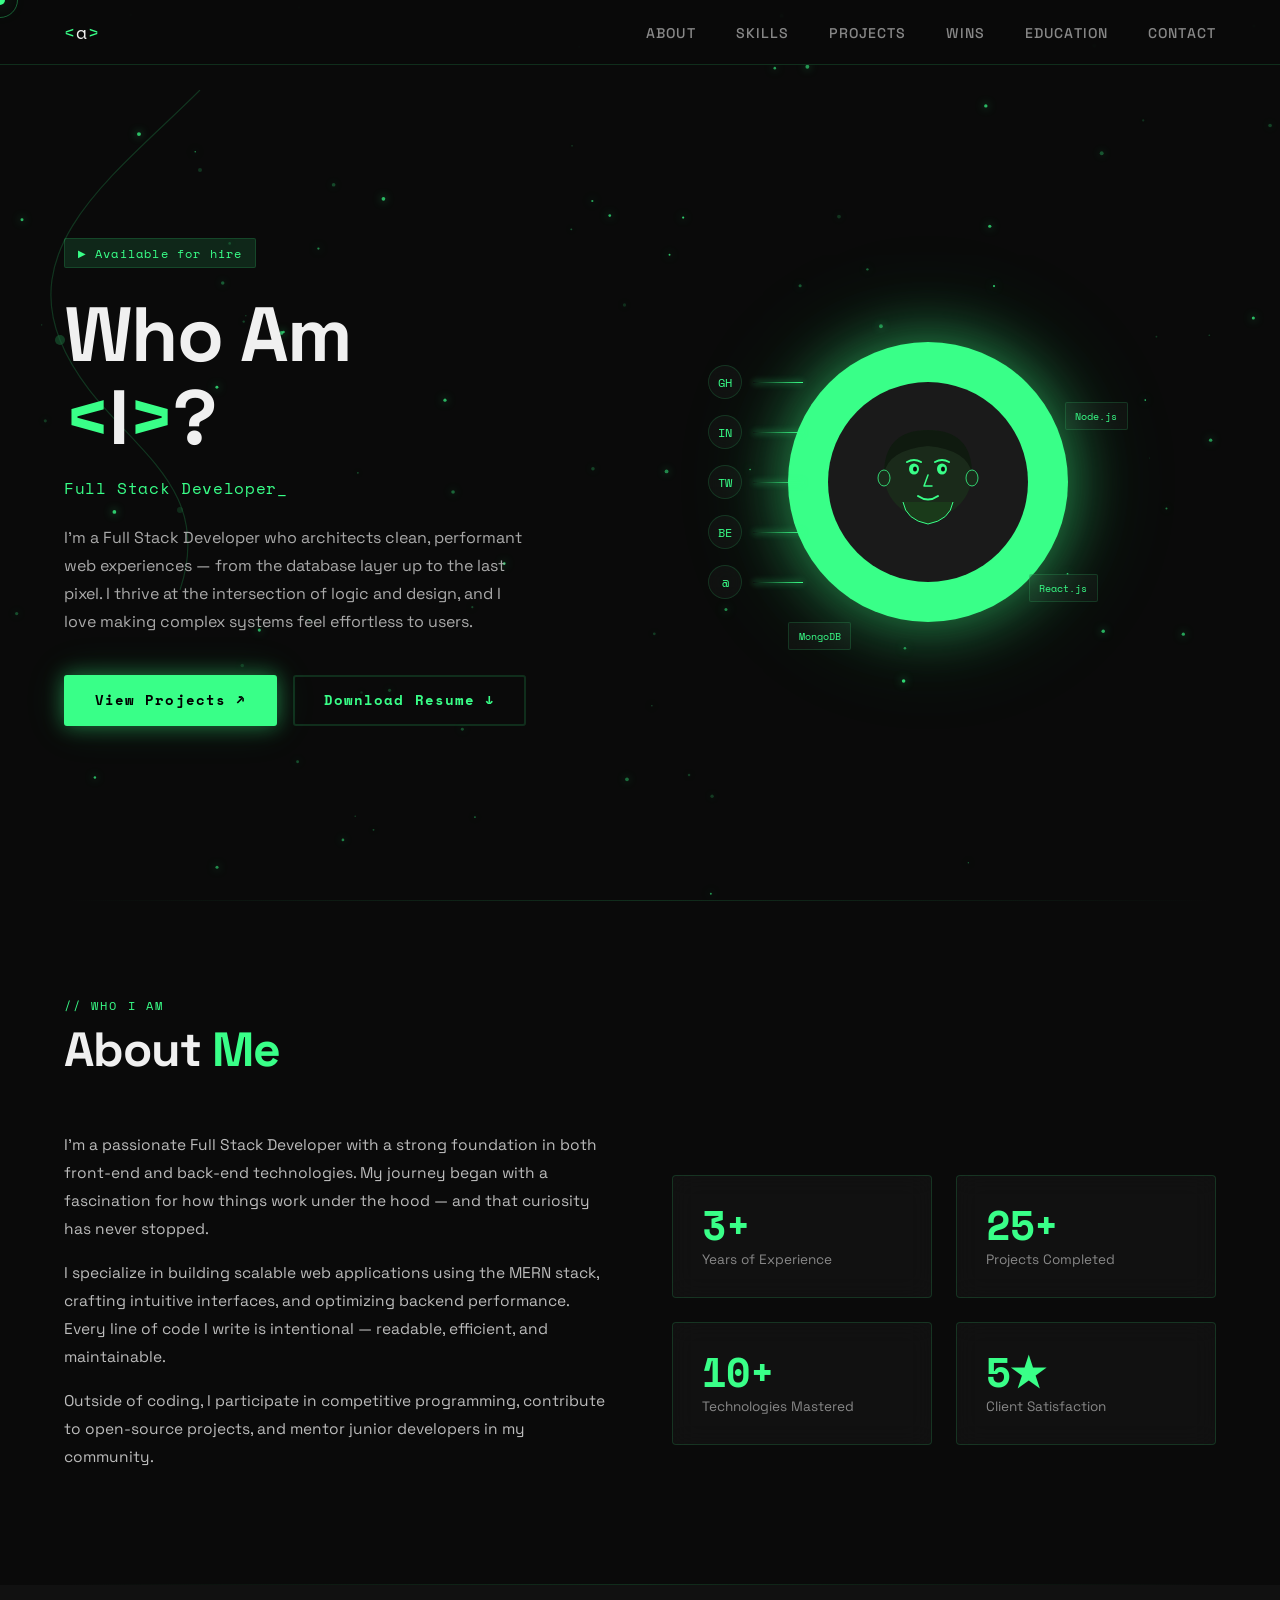
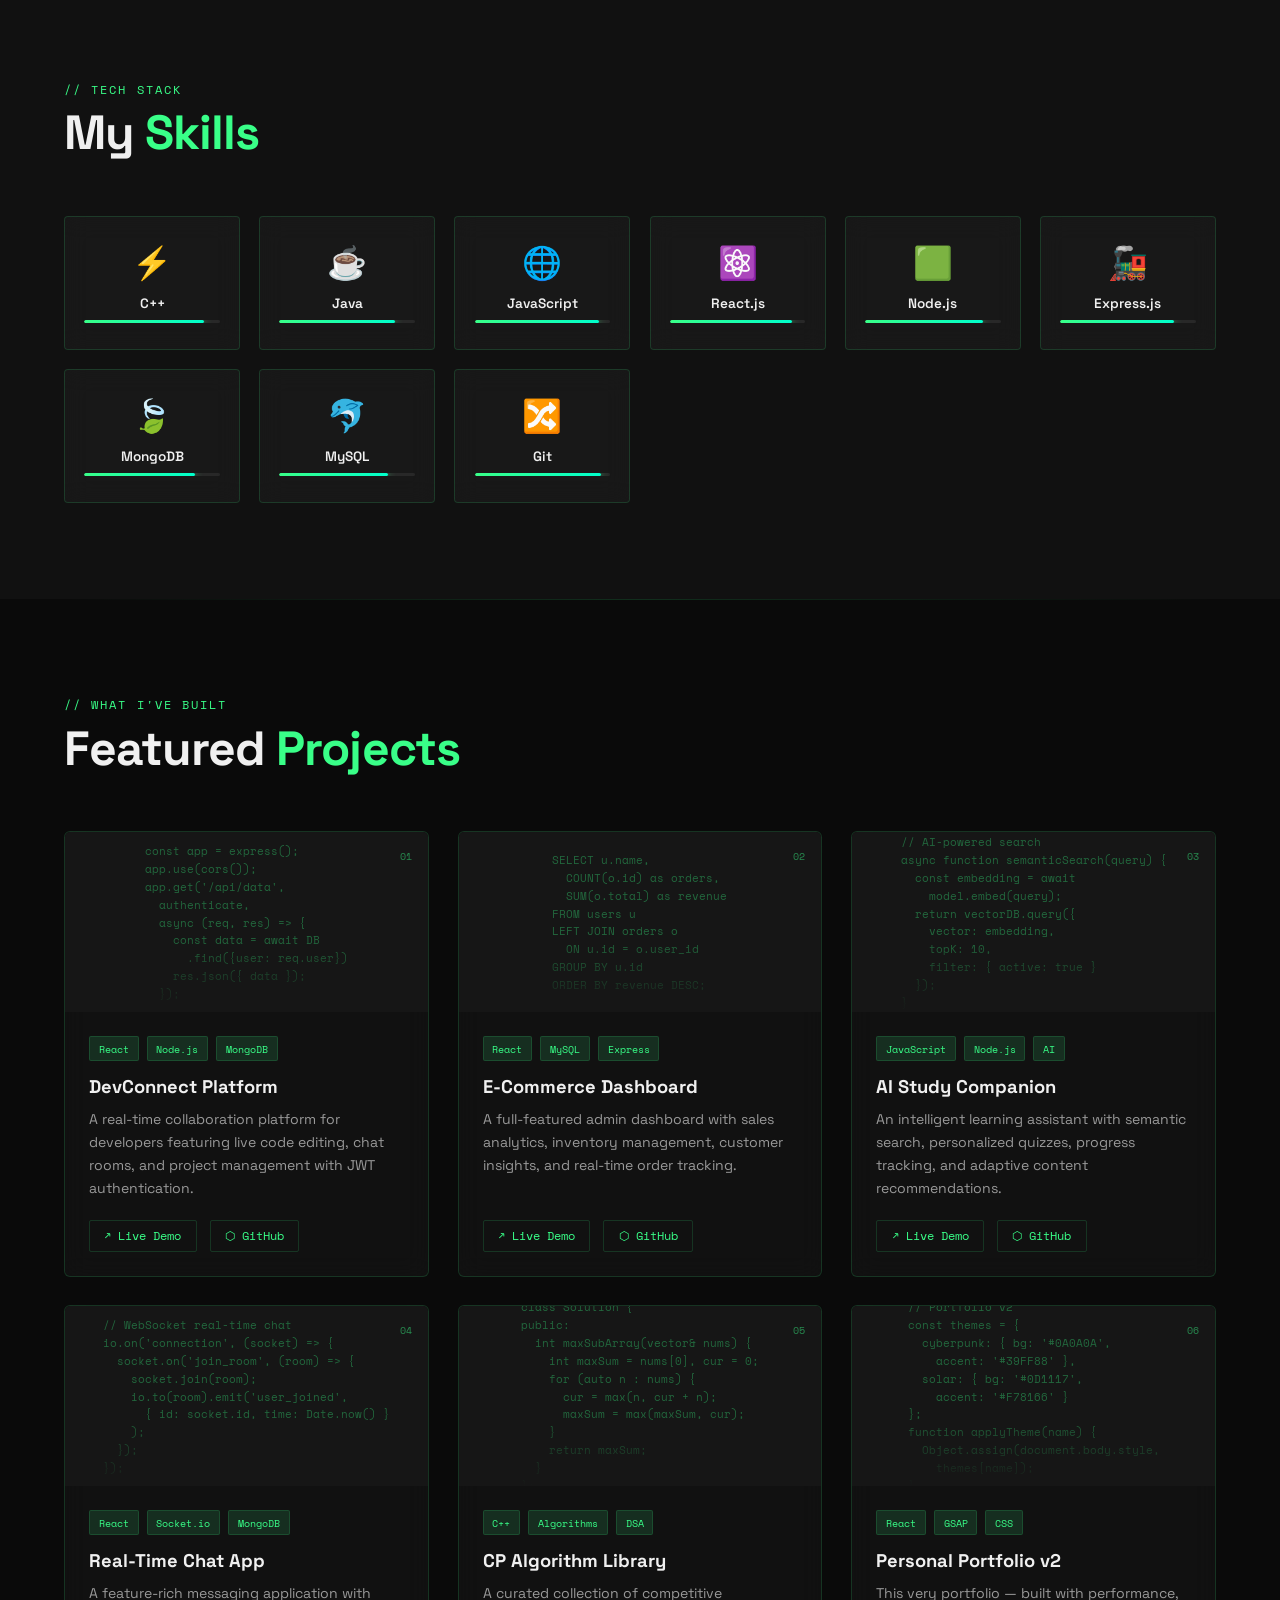
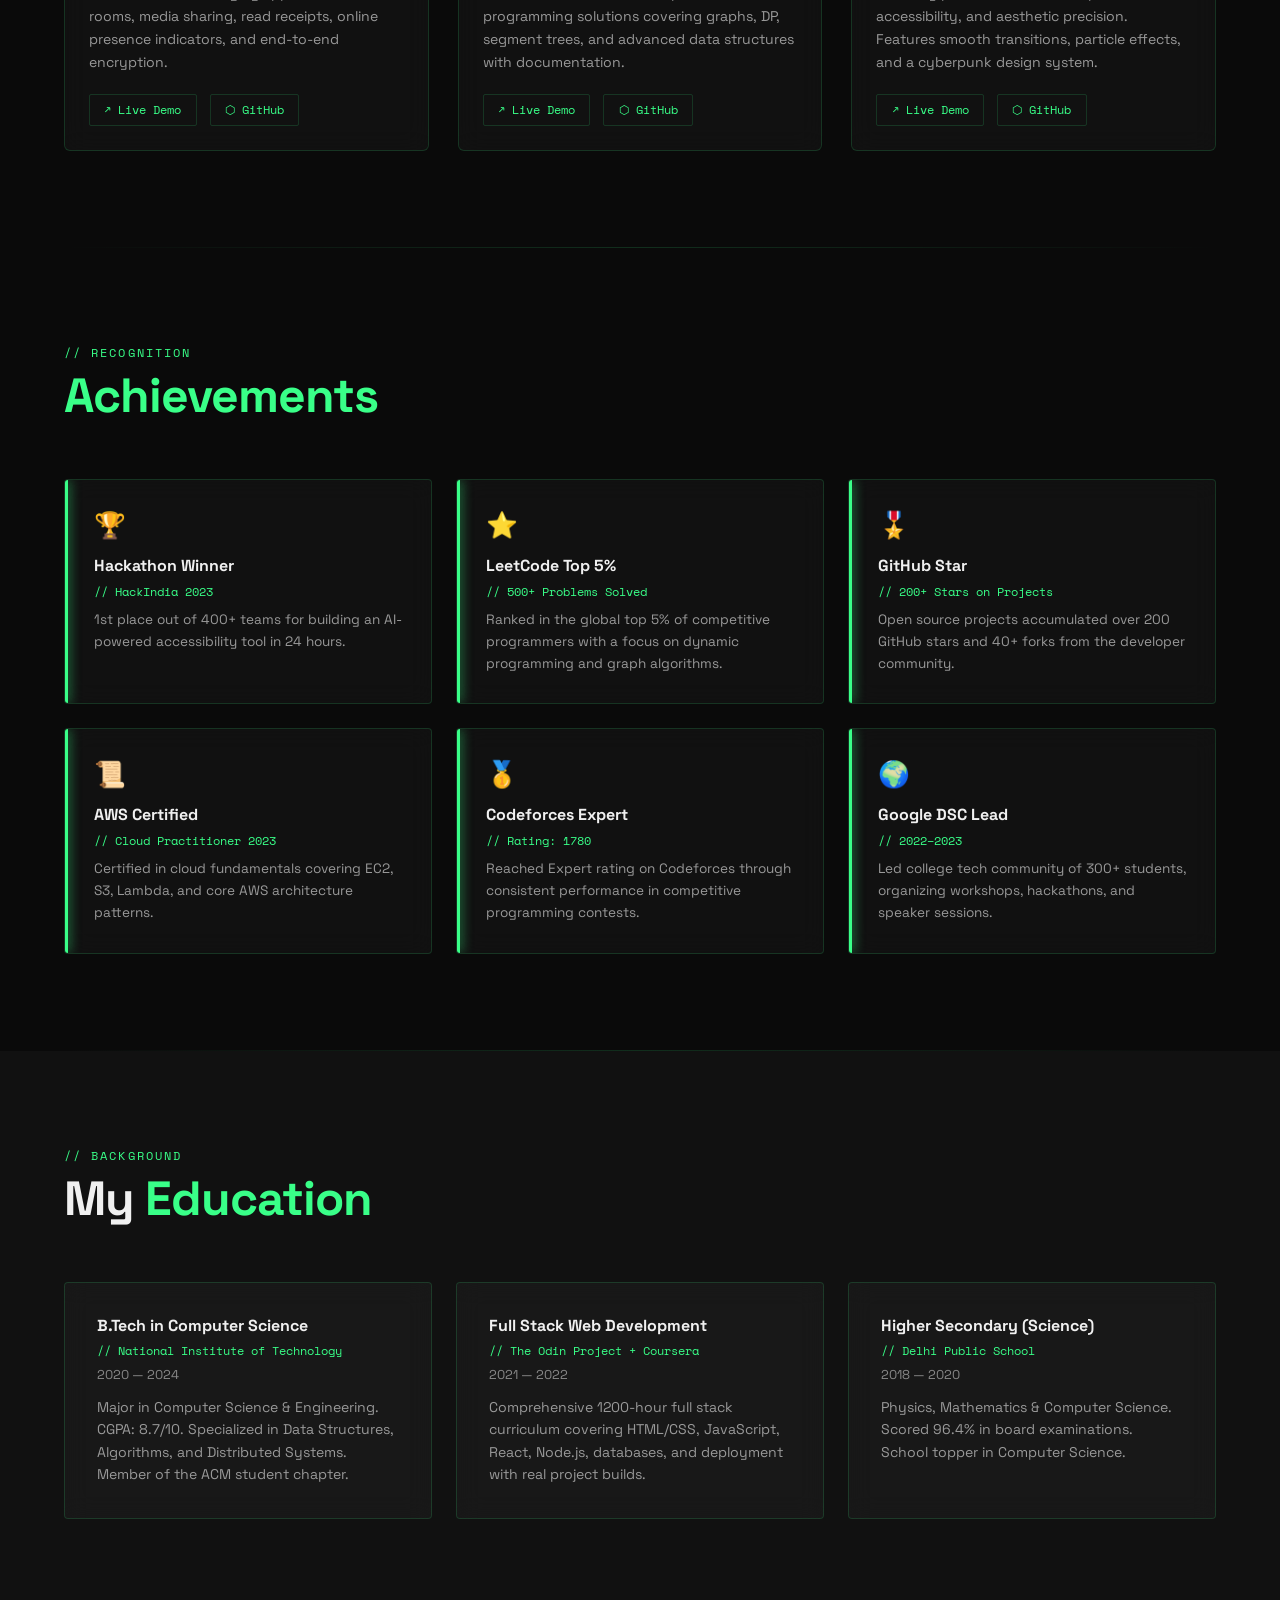
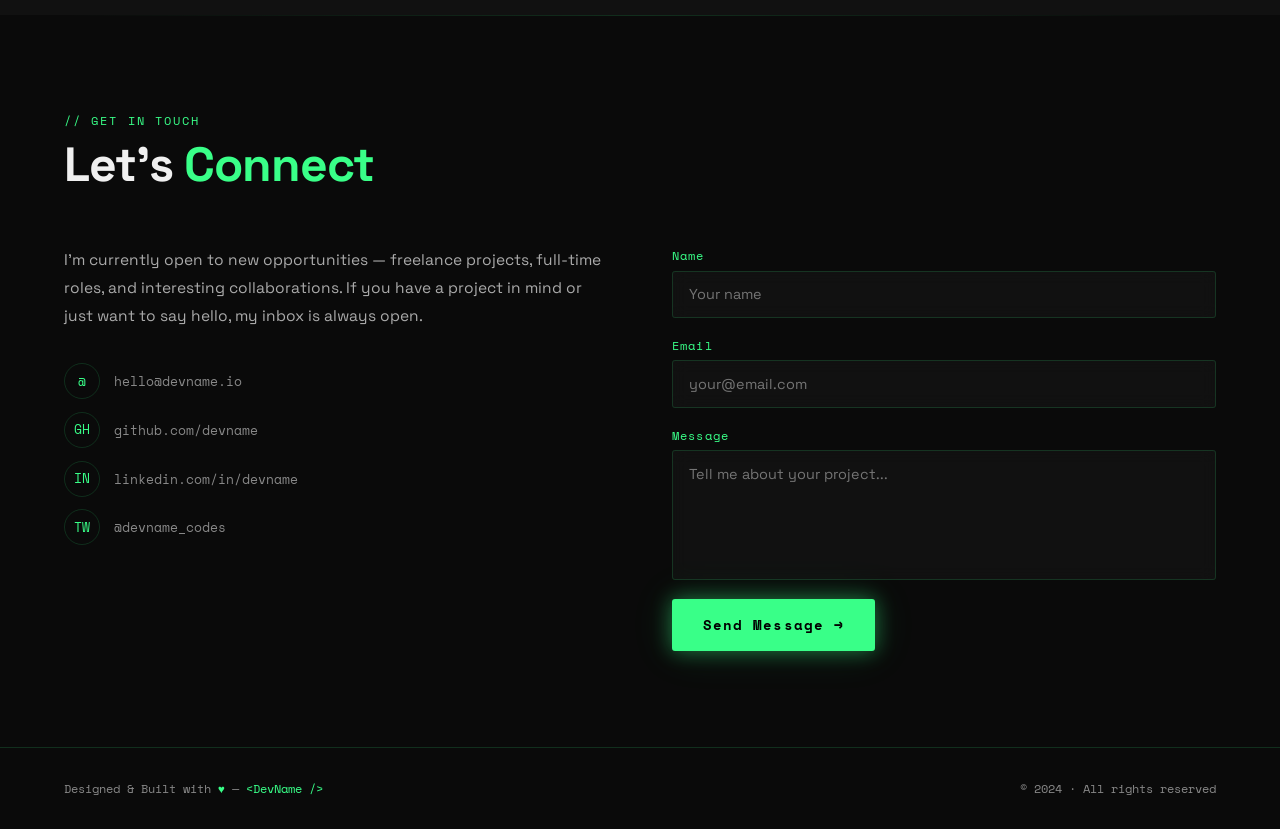
==== index.html @ fa8a332f "portfolio" ====
<!DOCTYPE html>
<html lang="en">
<head>
  <meta charset="UTF-8">
  <meta name="viewport" content="width=device-width, initial-scale=1.0">
  <title>Dev Portfolio — Full Stack Developer</title>

  <!-- Google Fonts -->
  <link href="https://fonts.googleapis.com/css2?family=Space+Grotesk:wght@300;400;500;600;700&family=Space+Mono:wght@400;700&display=swap" rel="stylesheet">

  <!-- Stylesheet -->
  <link rel="stylesheet" href="style.css">
</head>
<body>

  <!-- ── CUSTOM CURSOR ── -->
  <div class="cursor" id="cursor"></div>
  <div class="cursor-ring" id="cursor-ring"></div>

  <!-- ── PARTICLE CANVAS ── -->
  <canvas id="particles"></canvas>

  <!-- ══════════════════════════════════════
       NAV
  ══════════════════════════════════════ -->
  <nav id="navbar">
    <div class="nav-logo">&lt;<span>a</span>&gt;</div>
    <ul class="nav-links" id="navLinks">
      <li><a href="#about">About</a></li>
      <li><a href="#skills">Skills</a></li>
      <li><a href="#projects">Projects</a></li>
      <li><a href="#achievements">Wins</a></li>
      <li><a href="#education">Education</a></li>
      <li><a href="#contact">Contact</a></li>
    </ul>
    <div class="hamburger" id="hamburger" onclick="toggleNav()">
      <span></span><span></span><span></span>
    </div>
  </nav>

  <!-- ══════════════════════════════════════
       HERO
  ══════════════════════════════════════ -->
  <section id="hero">

    <!-- Decorative curved neon line -->
    <svg class="hero-curve" width="260" height="500" viewBox="0 0 260 500" fill="none">
      <path d="M200 0 C120 80, 20 150, 60 250 C100 350, 220 380, 180 500"
            stroke="#39FF88" stroke-width="1.2" fill="none" opacity="0.5"/>
      <circle cx="60"  cy="250" r="5" fill="#39FF88" opacity="0.6"/>
      <circle cx="180" cy="420" r="3" fill="#39FF88" opacity="0.4"/>
      <circle cx="200" cy="80"  r="2" fill="#39FF88" opacity="0.5"/>
    </svg>

    <!-- LEFT — Intro text -->
    <div class="hero-left reveal">
      <div class="hero-tag">Available for hire</div>
      <h1 class="hero-heading">
        Who Am<br>
        <span class="bracket">&lt;</span>I<span class="bracket">&gt;</span>?
      </h1>
      <p class="hero-subtitle" id="typing-text"></p>
      <p class="hero-bio">
        I'm a Full Stack Developer who architects clean, performant web experiences —
        from the database layer up to the last pixel. I thrive at the intersection of
        logic and design, and I love making complex systems feel effortless to users.
      </p>
      <div class="hero-cta">
        <a href="#projects" class="btn btn-primary">View Projects ↗</a>
        <a href="#contact"  class="btn btn-outline">Download Resume ↓</a>
      </div>
    </div>

    <!-- RIGHT — Avatar + social rail -->
    <div class="hero-right reveal">
      <div style="position:relative; display:inline-block;">

        <div class="avatar-wrap">
          <div class="avatar-ring">
            <div class="avatar-face">
              <!-- Minimalist face illustration -->
              <svg class="face-svg" viewBox="0 0 160 160" fill="none" xmlns="http://www.w3.org/2000/svg">
                <circle cx="80" cy="72" r="44" fill="#1a2a1a"/>
                <ellipse cx="66" cy="67" rx="5"  ry="5.5" fill="#39FF88"/>
                <ellipse cx="94" cy="67" rx="5"  ry="5.5" fill="#39FF88"/>
                <ellipse cx="67" cy="67" rx="2"  ry="2.5" fill="#0A0A0A"/>
                <ellipse cx="95" cy="67" rx="2"  ry="2.5" fill="#0A0A0A"/>
                <path d="M80 73 L76 84 L84 84" stroke="#39FF88" stroke-width="1.5"
                      fill="none" stroke-linecap="round" stroke-linejoin="round"/>
                <path d="M70 94 Q80 101 90 94" stroke="#39FF88" stroke-width="2"
                      fill="none" stroke-linecap="round"/>
                <path d="M55 100 Q58 118 80 122 Q102 118 105 100"
                      fill="#1a3a1a" stroke="#39FF88" stroke-width="1"/>
                <path d="M36 72 Q36 28 80 28 Q124 28 124 72 Q120 48 80 44 Q40 48 36 72Z"
                      fill="#0f1a0f"/>
                <ellipse cx="36"  cy="76" rx="6" ry="8" fill="#1a2a1a" stroke="#39FF88" stroke-width=".8"/>
                <ellipse cx="124" cy="76" rx="6" ry="8" fill="#1a2a1a" stroke="#39FF88" stroke-width=".8"/>
                <path d="M59 60 Q66 56 73 60"  stroke="#39FF88" stroke-width="2" stroke-linecap="round" fill="none"/>
                <path d="M87 60 Q94 56 101 60" stroke="#39FF88" stroke-width="2" stroke-linecap="round" fill="none"/>
              </svg>
            </div>
          </div>
        </div>

        <!-- Floating tech labels -->
        <div class="float-badge">React.js</div>
        <div class="float-badge">Node.js</div>
        <div class="float-badge">MongoDB</div>

        <!-- Social icon rail -->
        <div class="social-rail">
          <div class="social-item">
            <a href="#" class="social-icon">GH</a>
            <div class="social-line"></div>
          </div>
          <div class="social-item">
            <a href="#" class="social-icon">IN</a>
            <div class="social-line"></div>
          </div>
          <div class="social-item">
            <a href="#" class="social-icon">TW</a>
            <div class="social-line"></div>
          </div>
          <div class="social-item">
            <a href="#" class="social-icon">BE</a>
            <div class="social-line"></div>
          </div>
          <div class="social-item">
            <a href="#" class="social-icon">@</a>
            <div class="social-line"></div>
          </div>
        </div>

      </div>
    </div>
  </section>

  <div class="divider"></div>

  <!-- ══════════════════════════════════════
       ABOUT
  ══════════════════════════════════════ -->
  <section id="about">
    <div class="section-label">Who I Am</div>
    <h2 class="section-title reveal">About <span>Me</span></h2>
    <div class="about-grid">

      <div class="about-text reveal">
        <p>I'm a passionate Full Stack Developer with a strong foundation in both
           front-end and back-end technologies. My journey began with a fascination
           for how things work under the hood — and that curiosity has never stopped.</p>
        <p>I specialize in building scalable web applications using the MERN stack,
           crafting intuitive interfaces, and optimizing backend performance. Every
           line of code I write is intentional — readable, efficient, and maintainable.</p>
        <p>Outside of coding, I participate in competitive programming, contribute to
           open-source projects, and mentor junior developers in my community.</p>
      </div>

      <div class="about-stats reveal">
        <div class="stat-card">
          <div class="stat-num">3+</div>
          <div class="stat-label">Years of Experience</div>
        </div>
        <div class="stat-card">
          <div class="stat-num">25+</div>
          <div class="stat-label">Projects Completed</div>
        </div>
        <div class="stat-card">
          <div class="stat-num">10+</div>
          <div class="stat-label">Technologies Mastered</div>
        </div>
        <div class="stat-card">
          <div class="stat-num">5★</div>
          <div class="stat-label">Client Satisfaction</div>
        </div>
      </div>

    </div>
  </section>

  <div class="divider"></div>

  <!-- ══════════════════════════════════════
       SKILLS
  ══════════════════════════════════════ -->
  <section id="skills">
    <div class="section-label">Tech Stack</div>
    <h2 class="section-title reveal">My <span>Skills</span></h2>
    <div class="skills-grid">

      <div class="skill-card reveal" style="--w:88%">
        <div class="skill-icon">⚡</div>
        <div class="skill-name">C++</div>
        <div class="skill-bar-wrap"><div class="skill-bar"></div></div>
      </div>
      <div class="skill-card reveal" style="--w:85%">
        <div class="skill-icon">☕</div>
        <div class="skill-name">Java</div>
        <div class="skill-bar-wrap"><div class="skill-bar"></div></div>
      </div>
      <div class="skill-card reveal" style="--w:92%">
        <div class="skill-icon">🌐</div>
        <div class="skill-name">JavaScript</div>
        <div class="skill-bar-wrap"><div class="skill-bar"></div></div>
      </div>
      <div class="skill-card reveal" style="--w:90%">
        <div class="skill-icon">⚛️</div>
        <div class="skill-name">React.js</div>
        <div class="skill-bar-wrap"><div class="skill-bar"></div></div>
      </div>
      <div class="skill-card reveal" style="--w:87%">
        <div class="skill-icon">🟩</div>
        <div class="skill-name">Node.js</div>
        <div class="skill-bar-wrap"><div class="skill-bar"></div></div>
      </div>
      <div class="skill-card reveal" style="--w:84%">
        <div class="skill-icon">🚂</div>
        <div class="skill-name">Express.js</div>
        <div class="skill-bar-wrap"><div class="skill-bar"></div></div>
      </div>
      <div class="skill-card reveal" style="--w:82%">
        <div class="skill-icon">🍃</div>
        <div class="skill-name">MongoDB</div>
        <div class="skill-bar-wrap"><div class="skill-bar"></div></div>
      </div>
      <div class="skill-card reveal" style="--w:80%">
        <div class="skill-icon">🐬</div>
        <div class="skill-name">MySQL</div>
        <div class="skill-bar-wrap"><div class="skill-bar"></div></div>
      </div>
      <div class="skill-card reveal" style="--w:93%">
        <div class="skill-icon">🔀</div>
        <div class="skill-name">Git</div>
        <div class="skill-bar-wrap"><div class="skill-bar"></div></div>
      </div>

    </div>
  </section>

  <div class="divider"></div>

  <!-- ══════════════════════════════════════
       PROJECTS
  ══════════════════════════════════════ -->
  <section id="projects">
    <div class="section-label">What I've Built</div>
    <h2 class="section-title reveal">Featured <span>Projects</span></h2>
    <div class="projects-grid">

      <!-- Project 01 -->
      <div class="project-card reveal">
        <div class="project-thumb">
          <div class="thumb-code">const app = express();
app.use(cors());
app.get('/api/data',
  authenticate,
  async (req, res) => {
    const data = await DB
      .find({user: req.user})
    res.json({ data });
  });</div>
          <div class="project-number">01</div>
        </div>
        <div class="project-body">
          <div class="project-tags">
            <span class="tag">React</span>
            <span class="tag">Node.js</span>
            <span class="tag">MongoDB</span>
          </div>
          <div class="project-title">DevConnect Platform</div>
          <div class="project-desc">A real-time collaboration platform for developers featuring live code editing, chat rooms, and project management with JWT authentication.</div>
          <div class="project-links">
            <a href="#" class="project-link">↗ Live Demo</a>
            <a href="#" class="project-link">⬡ GitHub</a>
          </div>
        </div>
      </div>

      <!-- Project 02 -->
      <div class="project-card reveal">
        <div class="project-thumb">
          <div class="thumb-code">SELECT u.name,
  COUNT(o.id) as orders,
  SUM(o.total) as revenue
FROM users u
LEFT JOIN orders o
  ON u.id = o.user_id
GROUP BY u.id
ORDER BY revenue DESC;</div>
          <div class="project-number">02</div>
        </div>
        <div class="project-body">
          <div class="project-tags">
            <span class="tag">React</span>
            <span class="tag">MySQL</span>
            <span class="tag">Express</span>
          </div>
          <div class="project-title">E-Commerce Dashboard</div>
          <div class="project-desc">A full-featured admin dashboard with sales analytics, inventory management, customer insights, and real-time order tracking.</div>
          <div class="project-links">
            <a href="#" class="project-link">↗ Live Demo</a>
            <a href="#" class="project-link">⬡ GitHub</a>
          </div>
        </div>
      </div>

      <!-- Project 03 -->
      <div class="project-card reveal">
        <div class="project-thumb">
          <div class="thumb-code">// AI-powered search
async function semanticSearch(query) {
  const embedding = await
    model.embed(query);
  return vectorDB.query({
    vector: embedding,
    topK: 10,
    filter: { active: true }
  });
}</div>
          <div class="project-number">03</div>
        </div>
        <div class="project-body">
          <div class="project-tags">
            <span class="tag">JavaScript</span>
            <span class="tag">Node.js</span>
            <span class="tag">AI</span>
          </div>
          <div class="project-title">AI Study Companion</div>
          <div class="project-desc">An intelligent learning assistant with semantic search, personalized quizzes, progress tracking, and adaptive content recommendations.</div>
          <div class="project-links">
            <a href="#" class="project-link">↗ Live Demo</a>
            <a href="#" class="project-link">⬡ GitHub</a>
          </div>
        </div>
      </div>

      <!-- Project 04 -->
      <div class="project-card reveal">
        <div class="project-thumb">
          <div class="thumb-code">// WebSocket real-time chat
io.on('connection', (socket) => {
  socket.on('join_room', (room) => {
    socket.join(room);
    io.to(room).emit('user_joined',
      { id: socket.id, time: Date.now() }
    );
  });
});</div>
          <div class="project-number">04</div>
        </div>
        <div class="project-body">
          <div class="project-tags">
            <span class="tag">React</span>
            <span class="tag">Socket.io</span>
            <span class="tag">MongoDB</span>
          </div>
          <div class="project-title">Real-Time Chat App</div>
          <div class="project-desc">A feature-rich messaging application with rooms, media sharing, read receipts, online presence indicators, and end-to-end encryption.</div>
          <div class="project-links">
            <a href="#" class="project-link">↗ Live Demo</a>
            <a href="#" class="project-link">⬡ GitHub</a>
          </div>
        </div>
      </div>

      <!-- Project 05 -->
      <div class="project-card reveal">
        <div class="project-thumb">
          <div class="thumb-code">class Solution {
public:
  int maxSubArray(vector<int>& nums) {
    int maxSum = nums[0], cur = 0;
    for (auto n : nums) {
      cur = max(n, cur + n);
      maxSum = max(maxSum, cur);
    }
    return maxSum;
  }
};</div>
          <div class="project-number">05</div>
        </div>
        <div class="project-body">
          <div class="project-tags">
            <span class="tag">C++</span>
            <span class="tag">Algorithms</span>
            <span class="tag">DSA</span>
          </div>
          <div class="project-title">CP Algorithm Library</div>
          <div class="project-desc">A curated collection of competitive programming solutions covering graphs, DP, segment trees, and advanced data structures with documentation.</div>
          <div class="project-links">
            <a href="#" class="project-link">↗ Live Demo</a>
            <a href="#" class="project-link">⬡ GitHub</a>
          </div>
        </div>
      </div>

      <!-- Project 06 -->
      <div class="project-card reveal">
        <div class="project-thumb">
          <div class="thumb-code">// Portfolio v2
const themes = {
  cyberpunk: { bg: '#0A0A0A',
    accent: '#39FF88' },
  solar: { bg: '#0D1117',
    accent: '#F78166' }
};
function applyTheme(name) {
  Object.assign(document.body.style,
    themes[name]);
}</div>
          <div class="project-number">06</div>
        </div>
        <div class="project-body">
          <div class="project-tags">
            <span class="tag">React</span>
            <span class="tag">GSAP</span>
            <span class="tag">CSS</span>
          </div>
          <div class="project-title">Personal Portfolio v2</div>
          <div class="project-desc">This very portfolio — built with performance, accessibility, and aesthetic precision. Features smooth transitions, particle effects, and a cyberpunk design system.</div>
          <div class="project-links">
            <a href="#" class="project-link">↗ Live Demo</a>
            <a href="#" class="project-link">⬡ GitHub</a>
          </div>
        </div>
      </div>

    </div>
  </section>

  <div class="divider"></div>

  <!-- ══════════════════════════════════════
       ACHIEVEMENTS
  ══════════════════════════════════════ -->
  <section id="achievements">
    <div class="section-label">Recognition</div>
    <h2 class="section-title reveal"><span>Achievements</span></h2>
    <div class="ach-grid">

      <div class="ach-card reveal">
        <div class="ach-icon">🏆</div>
        <div class="ach-title">Hackathon Winner</div>
        <div class="ach-meta">// HackIndia 2023</div>
        <div class="ach-desc">1st place out of 400+ teams for building an AI-powered accessibility tool in 24 hours.</div>
      </div>
      <div class="ach-card reveal">
        <div class="ach-icon">⭐</div>
        <div class="ach-title">LeetCode Top 5%</div>
        <div class="ach-meta">// 500+ Problems Solved</div>
        <div class="ach-desc">Ranked in the global top 5% of competitive programmers with a focus on dynamic programming and graph algorithms.</div>
      </div>
      <div class="ach-card reveal">
        <div class="ach-icon">🎖️</div>
        <div class="ach-title">GitHub Star</div>
        <div class="ach-meta">// 200+ Stars on Projects</div>
        <div class="ach-desc">Open source projects accumulated over 200 GitHub stars and 40+ forks from the developer community.</div>
      </div>
      <div class="ach-card reveal">
        <div class="ach-icon">📜</div>
        <div class="ach-title">AWS Certified</div>
        <div class="ach-meta">// Cloud Practitioner 2023</div>
        <div class="ach-desc">Certified in cloud fundamentals covering EC2, S3, Lambda, and core AWS architecture patterns.</div>
      </div>
      <div class="ach-card reveal">
        <div class="ach-icon">🥇</div>
        <div class="ach-title">Codeforces Expert</div>
        <div class="ach-meta">// Rating: 1780</div>
        <div class="ach-desc">Reached Expert rating on Codeforces through consistent performance in competitive programming contests.</div>
      </div>
      <div class="ach-card reveal">
        <div class="ach-icon">🌍</div>
        <div class="ach-title">Google DSC Lead</div>
        <div class="ach-meta">// 2022–2023</div>
        <div class="ach-desc">Led college tech community of 300+ students, organizing workshops, hackathons, and speaker sessions.</div>
      </div>

    </div>
  </section>

  <div class="divider"></div>

  <!-- ══════════════════════════════════════
       EDUCATION
  ══════════════════════════════════════ -->
  <section id="education">
    <div class="section-label">Background</div>
    <h2 class="section-title reveal">My <span>Education</span></h2>
    <div class="edu-grid">

      <div class="edu-card reveal">
        <div class="edu-degree">B.Tech in Computer Science</div>
        <div class="edu-school">// National Institute of Technology</div>
        <div class="edu-year">2020 — 2024</div>
        <div class="edu-desc">Major in Computer Science & Engineering. CGPA: 8.7/10. Specialized in Data Structures, Algorithms, and Distributed Systems. Member of the ACM student chapter.</div>
      </div>
      <div class="edu-card reveal">
        <div class="edu-degree">Full Stack Web Development</div>
        <div class="edu-school">// The Odin Project + Coursera</div>
        <div class="edu-year">2021 — 2022</div>
        <div class="edu-desc">Comprehensive 1200-hour full stack curriculum covering HTML/CSS, JavaScript, React, Node.js, databases, and deployment with real project builds.</div>
      </div>
      <div class="edu-card reveal">
        <div class="edu-degree">Higher Secondary (Science)</div>
        <div class="edu-school">// Delhi Public School</div>
        <div class="edu-year">2018 — 2020</div>
        <div class="edu-desc">Physics, Mathematics & Computer Science. Scored 96.4% in board examinations. School topper in Computer Science.</div>
      </div>

    </div>
  </section>

  <div class="divider"></div>

  <!-- ══════════════════════════════════════
       CONTACT
  ══════════════════════════════════════ -->
  <section id="contact">
    <div class="section-label">Get In Touch</div>
    <h2 class="section-title reveal">Let's <span>Connect</span></h2>
    <div class="contact-wrap">

      <div class="contact-info reveal">
        <p>I'm currently open to new opportunities — freelance projects, full-time roles,
           and interesting collaborations. If you have a project in mind or just want to
           say hello, my inbox is always open.</p>
        <div class="contact-links">
          <a href="mailto:hello@devname.io" class="contact-link">
            <div class="contact-link-icon">@</div>
            hello@devname.io
          </a>
          <a href="#" class="contact-link">
            <div class="contact-link-icon">GH</div>
            github.com/devname
          </a>
          <a href="#" class="contact-link">
            <div class="contact-link-icon">IN</div>
            linkedin.com/in/devname
          </a>
          <a href="#" class="contact-link">
            <div class="contact-link-icon">TW</div>
            @devname_codes
          </a>
        </div>
      </div>

      <div class="contact-form reveal">
        <div class="form-group">
          <label class="form-label">Name</label>
          <input class="form-input" type="text" placeholder="Your name">
        </div>
        <div class="form-group">
          <label class="form-label">Email</label>
          <input class="form-input" type="email" placeholder="your@email.com">
        </div>
        <div class="form-group">
          <label class="form-label">Message</label>
          <textarea class="form-textarea" placeholder="Tell me about your project..."></textarea>
        </div>
        <button class="btn btn-primary" style="align-self:flex-start" onclick="sendMessage(this)">
          Send Message →
        </button>
      </div>

    </div>
  </section>

  <!-- ══════════════════════════════════════
       FOOTER
  ══════════════════════════════════════ -->
  <footer>
    <div>Designed & Built with <span>♥</span> — <span>&lt;DevName /&gt;</span></div>
    <div>© 2024 · All rights reserved</div>
  </footer>

  <!-- JavaScript (loaded at end of body) -->
  <script src="script.js"></script>

</body>
</html>
---- style.css ----
/* ── CSS VARIABLES ── */
:root {
  --bg: #0A0A0A;
  --bg2: #111111;
  --bg3: #161616;
  --green: #39FF88;
  --green-dim: rgba(57,255,136,0.12);
  --green-mid: rgba(57,255,136,0.35);
  --green-glow: 0 0 20px rgba(57,255,136,0.4), 0 0 40px rgba(57,255,136,0.15);
  --white: #F0F0F0;
  --gray: #888;
  --border: rgba(57,255,136,0.15);
  --glass: rgba(255,255,255,0.03);
  --font: 'Space Grotesk', sans-serif;
  --mono: 'Space Mono', monospace;
}

/* ── RESET ── */
*, *::before, *::after { box-sizing: border-box; margin: 0; padding: 0; }
html { scroll-behavior: smooth; }
body {
  background: var(--bg);
  color: var(--white);
  font-family: var(--font);
  overflow-x: hidden;
  cursor: none;
}

/* ── CUSTOM CURSOR ── */
.cursor {
  width: 10px; height: 10px;
  background: var(--green);
  border-radius: 50%;
  position: fixed; top: 0; left: 0;
  pointer-events: none; z-index: 9999;
  transform: translate(-50%,-50%);
  transition: transform .1s, width .2s, height .2s;
  box-shadow: var(--green-glow);
}
.cursor-ring {
  width: 36px; height: 36px;
  border: 1.5px solid var(--green-mid);
  border-radius: 50%;
  position: fixed; top: 0; left: 0;
  pointer-events: none; z-index: 9998;
  transform: translate(-50%,-50%);
  transition: transform .15s ease-out, width .2s, height .2s, opacity .2s;
}

/* ── CANVAS PARTICLES ── */
#particles { position: fixed; inset: 0; pointer-events: none; z-index: 0; }

/* ── NAV ── */
nav {
  position: fixed; top: 0; width: 100%; z-index: 100;
  padding: 1.2rem 4rem;
  display: flex; align-items: center; justify-content: space-between;
  background: rgba(10,10,10,0.85);
  backdrop-filter: blur(16px);
  border-bottom: 1px solid var(--border);
  transition: padding .3s;
}
.nav-logo {
  font-family: var(--mono);
  font-size: 1.1rem;
  color: var(--green);
  letter-spacing: .05em;
}
.nav-logo span { color: var(--white); }
.nav-links { display: flex; gap: 2.5rem; list-style: none; }
.nav-links a {
  font-size: .88rem;
  font-weight: 500;
  color: var(--gray);
  text-decoration: none;
  letter-spacing: .08em;
  text-transform: uppercase;
  position: relative;
  transition: color .25s;
}
.nav-links a::after {
  content: '';
  position: absolute; bottom: -4px; left: 0;
  width: 0; height: 1px;
  background: var(--green);
  transition: width .3s;
  box-shadow: 0 0 8px var(--green);
}
.nav-links a:hover { color: var(--green); }
.nav-links a:hover::after { width: 100%; }
.hamburger { display: none; flex-direction: column; gap: 5px; cursor: pointer; }
.hamburger span { width: 24px; height: 2px; background: var(--green); display: block; transition: .3s; }

/* ── HERO ── */
#hero {
  min-height: 100vh;
  display: grid; grid-template-columns: 1fr 1fr;
  align-items: center;
  padding: 8rem 4rem 4rem;
  position: relative; overflow: hidden;
}
.hero-left { position: relative; z-index: 2; }
.hero-tag {
  display: inline-flex; align-items: center; gap: .5rem;
  font-family: var(--mono);
  font-size: .75rem;
  color: var(--green);
  border: 1px solid var(--border);
  padding: .35rem .8rem;
  border-radius: 2px;
  margin-bottom: 1.6rem;
  letter-spacing: .1em;
  background: var(--green-dim);
}
.hero-tag::before { content: '▶'; font-size: .6rem; }
.hero-heading {
  font-size: clamp(3rem, 6vw, 5.5rem);
  font-weight: 700;
  line-height: 1.05;
  letter-spacing: -.02em;
  margin-bottom: 1.2rem;
}
.hero-heading .bracket { color: var(--green); font-family: var(--mono); }
.hero-subtitle {
  font-family: var(--mono);
  font-size: clamp(.85rem, 1.5vw, 1rem);
  color: var(--green);
  margin-bottom: 1.4rem;
  min-height: 1.6em;
  letter-spacing: .04em;
}
.hero-bio {
  font-size: 1rem;
  color: #aaa;
  line-height: 1.75;
  max-width: 460px;
  margin-bottom: 2.4rem;
}
.hero-cta { display: flex; gap: 1rem; flex-wrap: wrap; }

/* ── BUTTONS ── */
.btn {
  padding: .85rem 1.8rem;
  border-radius: 3px;
  font-family: var(--mono);
  font-size: .85rem;
  font-weight: 700;
  letter-spacing: .08em;
  cursor: pointer;
  transition: .25s;
  text-decoration: none;
  display: inline-flex; align-items: center; gap: .5rem;
}
.btn-primary {
  background: var(--green);
  color: #000;
  border: 2px solid var(--green);
  box-shadow: var(--green-glow);
}
.btn-primary:hover {
  background: transparent;
  color: var(--green);
  box-shadow: 0 0 30px rgba(57,255,136,0.6);
}
.btn-outline {
  background: transparent;
  color: var(--green);
  border: 2px solid var(--border);
}
.btn-outline:hover {
  border-color: var(--green);
  box-shadow: var(--green-glow);
}

/* ── HERO RIGHT ── */
.hero-right {
  position: relative; z-index: 2;
  display: flex; justify-content: center; align-items: center;
}
.avatar-wrap { position: relative; width: 280px; height: 280px; }
.avatar-ring {
  width: 280px; height: 280px;
  border-radius: 50%;
  background: var(--green);
  display: flex; align-items: center; justify-content: center;
  box-shadow: 0 0 60px rgba(57,255,136,0.5), 0 0 120px rgba(57,255,136,0.2);
  animation: pulse 3s ease-in-out infinite;
  position: relative;
}
@keyframes pulse {
  0%,100% { box-shadow: 0 0 60px rgba(57,255,136,0.5), 0 0 120px rgba(57,255,136,0.2); }
  50%      { box-shadow: 0 0 80px rgba(57,255,136,0.7), 0 0 160px rgba(57,255,136,0.3); }
}
.avatar-face {
  width: 200px; height: 200px;
  background: #1a1a1a;
  border-radius: 50%;
  display: flex; align-items: center; justify-content: center;
  overflow: hidden;
}
.face-svg { width: 160px; height: 160px; }

/* ── SOCIAL RAIL ── */
.social-rail {
  position: absolute;
  left: -80px; top: 50%;
  transform: translateY(-50%);
  display: flex; flex-direction: column; gap: 1rem;
}
.social-item { display: flex; align-items: center; gap: .7rem; }
.social-line {
  width: 50px; height: 1px;
  background: linear-gradient(90deg, transparent, var(--green));
  box-shadow: 0 0 6px var(--green);
}
.social-icon {
  width: 34px; height: 34px;
  border: 1px solid var(--border);
  border-radius: 50%;
  display: flex; align-items: center; justify-content: center;
  background: var(--glass);
  backdrop-filter: blur(8px);
  color: var(--green);
  font-size: .75rem;
  text-decoration: none;
  transition: .25s;
  font-family: var(--mono);
}
.social-icon:hover {
  border-color: var(--green);
  box-shadow: var(--green-glow);
  background: var(--green-dim);
}

/* ── FLOATING TECH BADGES ── */
.float-badge {
  position: absolute;
  font-family: var(--mono);
  font-size: .65rem;
  padding: .3rem .6rem;
  border: 1px solid var(--border);
  background: var(--glass);
  backdrop-filter: blur(6px);
  color: var(--green);
  border-radius: 2px;
  animation: float 4s ease-in-out infinite;
  white-space: nowrap;
}
.float-badge:nth-child(1) { top: -20px; right: 30px; animation-delay: 0s; }
.float-badge:nth-child(2) { bottom: 20px; right: -30px; animation-delay: 1.2s; }
.float-badge:nth-child(3) { top: 60px; right: -60px; animation-delay: 2.4s; }
@keyframes float {
  0%,100% { transform: translateY(0); }
  50%      { transform: translateY(-10px); }
}

/* ── HERO CURVE ── */
.hero-curve {
  position: absolute;
  left: 0; top: 10%;
  pointer-events: none; z-index: 1;
  opacity: .35;
}

/* ── SECTION BASE ── */
section { position: relative; z-index: 2; padding: 6rem 4rem; }
.section-label {
  font-family: var(--mono);
  font-size: .72rem;
  color: var(--green);
  letter-spacing: .18em;
  text-transform: uppercase;
  margin-bottom: .6rem;
}
.section-label::before { content: '// '; }
.section-title {
  font-size: clamp(2rem, 4vw, 3rem);
  font-weight: 700;
  letter-spacing: -.02em;
  margin-bottom: 3.5rem;
  line-height: 1.1;
}
.section-title span { color: var(--green); }

/* ── DIVIDER ── */
.divider {
  height: 1px;
  background: linear-gradient(90deg, transparent, var(--border), transparent);
  margin: 0 4rem;
}

/* ── ABOUT ── */
#about { background: var(--bg); }
.about-grid { display: grid; grid-template-columns: 1fr 1fr; gap: 4rem; align-items: center; }
.about-stats { display: grid; grid-template-columns: 1fr 1fr; gap: 1.5rem; }
.stat-card {
  background: var(--glass);
  border: 1px solid var(--border);
  padding: 1.8rem;
  border-radius: 4px;
  backdrop-filter: blur(12px);
  transition: .3s;
}
.stat-card:hover {
  border-color: var(--green);
  box-shadow: var(--green-glow);
  background: var(--green-dim);
}
.stat-num {
  font-size: 2.5rem;
  font-weight: 700;
  color: var(--green);
  font-family: var(--mono);
  line-height: 1;
  margin-bottom: .4rem;
}
.stat-label { font-size: .85rem; color: var(--gray); }
.about-text p { color: #bbb; line-height: 1.8; margin-bottom: 1rem; font-size: .97rem; }

/* ── SKILLS ── */
#skills { background: var(--bg2); }
.skills-grid { display: grid; grid-template-columns: repeat(auto-fill, minmax(160px, 1fr)); gap: 1.2rem; }
.skill-card {
  background: var(--glass);
  border: 1px solid var(--border);
  padding: 1.6rem 1.2rem;
  border-radius: 4px;
  text-align: center;
  backdrop-filter: blur(12px);
  transition: .3s;
  cursor: default;
}
.skill-card:hover {
  border-color: var(--green);
  box-shadow: var(--green-glow);
  background: var(--green-dim);
  transform: translateY(-4px);
}
.skill-icon { font-size: 2rem; margin-bottom: .8rem; }
.skill-name { font-size: .85rem; font-weight: 600; margin-bottom: .5rem; }
.skill-bar-wrap {
  width: 100%; height: 3px;
  background: rgba(255,255,255,0.07);
  border-radius: 2px; overflow: hidden;
}
.skill-bar {
  height: 100%;
  background: linear-gradient(90deg, var(--green), #00ffcc);
  border-radius: 2px;
  box-shadow: 0 0 8px var(--green);
  transition: width 1.5s ease;
  width: 0;
}
.skill-card.visible .skill-bar { width: var(--w); }

/* ── PROJECTS ── */
#projects { background: var(--bg); }
.projects-grid { display: grid; grid-template-columns: repeat(auto-fill, minmax(340px, 1fr)); gap: 1.8rem; }
.project-card {
  background: var(--glass);
  border: 1px solid var(--border);
  border-radius: 6px;
  overflow: hidden;
  backdrop-filter: blur(12px);
  transition: .3s;
  display: flex; flex-direction: column;
}
.project-card:hover {
  border-color: var(--green-mid);
  box-shadow: 0 8px 40px rgba(57,255,136,0.12);
  transform: translateY(-6px);
}
.project-thumb {
  height: 180px;
  background: var(--bg3);
  position: relative;
  overflow: hidden;
  display: flex; align-items: center; justify-content: center;
}
.project-thumb .thumb-code {
  font-family: var(--mono);
  font-size: .7rem;
  color: var(--green-mid);
  line-height: 1.6;
  padding: 1rem;
  text-align: left;
  white-space: pre;
  pointer-events: none;
}
.project-thumb::after {
  content: '';
  position: absolute; inset: 0;
  background: linear-gradient(180deg, transparent 60%, var(--bg3) 100%);
}
.project-number {
  position: absolute; top: 1rem; right: 1rem;
  font-family: var(--mono); font-size: .65rem;
  color: var(--green); opacity: .5;
}
.project-body { padding: 1.5rem; flex: 1; display: flex; flex-direction: column; }
.project-tags { display: flex; gap: .5rem; flex-wrap: wrap; margin-bottom: .9rem; }
.tag {
  font-family: var(--mono);
  font-size: .65rem;
  color: var(--green);
  border: 1px solid var(--border);
  padding: .2rem .55rem;
  border-radius: 2px;
  background: var(--green-dim);
}
.project-title { font-size: 1.15rem; font-weight: 700; margin-bottom: .6rem; }
.project-desc { font-size: .88rem; color: #999; line-height: 1.65; flex: 1; margin-bottom: 1.2rem; }
.project-links { display: flex; gap: .8rem; }
.project-link {
  font-family: var(--mono);
  font-size: .75rem;
  color: var(--green);
  text-decoration: none;
  border: 1px solid var(--border);
  padding: .4rem .9rem;
  border-radius: 2px;
  transition: .25s;
  display: flex; align-items: center; gap: .4rem;
}
.project-link:hover { border-color: var(--green); box-shadow: var(--green-glow); background: var(--green-dim); }

/* ── ACHIEVEMENTS ── */
#achievements { background: var(--bg); }
.ach-grid { display: grid; grid-template-columns: repeat(auto-fill, minmax(280px, 1fr)); gap: 1.5rem; }
.ach-card {
  background: var(--glass);
  border: 1px solid var(--border);
  padding: 1.8rem;
  border-radius: 4px;
  backdrop-filter: blur(12px);
  transition: .3s;
  position: relative; overflow: hidden;
}
.ach-card::before {
  content: '';
  position: absolute; top: 0; left: 0;
  width: 3px; height: 100%;
  background: var(--green);
  box-shadow: 0 0 12px var(--green);
}
.ach-card:hover { border-color: var(--green-mid); transform: translateX(4px); }
.ach-icon { font-size: 1.6rem; margin-bottom: .9rem; }
.ach-title { font-size: 1rem; font-weight: 700; margin-bottom: .4rem; }
.ach-meta { font-family: var(--mono); font-size: .72rem; color: var(--green); margin-bottom: .6rem; }
.ach-desc { font-size: .85rem; color: #999; line-height: 1.6; }

/* ── EDUCATION ── */
#education { background: var(--bg2); }
.edu-grid { display: grid; grid-template-columns: repeat(auto-fill, minmax(320px, 1fr)); gap: 1.5rem; }
.edu-card {
  background: var(--glass);
  border: 1px solid var(--border);
  padding: 2rem;
  border-radius: 4px;
  backdrop-filter: blur(12px);
  transition: .3s;
}
.edu-card:hover { border-color: var(--green); box-shadow: var(--green-glow); }
.edu-degree { font-size: 1rem; font-weight: 700; margin-bottom: .3rem; }
.edu-school { font-family: var(--mono); font-size: .78rem; color: var(--green); margin-bottom: .4rem; }
.edu-year { font-size: .8rem; color: var(--gray); margin-bottom: .8rem; }
.edu-desc { font-size: .88rem; color: #999; line-height: 1.6; }

/* ── CONTACT ── */
#contact { background: var(--bg); }
.contact-wrap { display: grid; grid-template-columns: 1fr 1fr; gap: 4rem; align-items: start; }
.contact-info p { color: #aaa; line-height: 1.8; margin-bottom: 2rem; font-size: .97rem; }
.contact-links { display: flex; flex-direction: column; gap: .8rem; }
.contact-link {
  display: flex; align-items: center; gap: .9rem;
  font-family: var(--mono); font-size: .82rem;
  color: var(--gray); text-decoration: none;
  transition: color .25s;
}
.contact-link:hover { color: var(--green); }
.contact-link-icon {
  width: 36px; height: 36px;
  border: 1px solid var(--border); border-radius: 50%;
  display: flex; align-items: center; justify-content: center;
  color: var(--green); font-size: .8rem;
  flex-shrink: 0; transition: .25s;
}
.contact-link:hover .contact-link-icon { border-color: var(--green); box-shadow: var(--green-glow); }
.contact-form { display: flex; flex-direction: column; gap: 1.2rem; }
.form-group { display: flex; flex-direction: column; gap: .4rem; }
.form-label { font-family: var(--mono); font-size: .72rem; color: var(--green); letter-spacing: .1em; }
.form-input, .form-textarea {
  background: var(--glass);
  border: 1px solid var(--border);
  padding: .85rem 1rem;
  border-radius: 3px;
  color: var(--white);
  font-family: var(--font);
  font-size: .9rem;
  transition: .25s;
  outline: none;
  backdrop-filter: blur(8px);
  resize: none;
}
.form-input:focus, .form-textarea:focus {
  border-color: var(--green);
  box-shadow: 0 0 0 3px rgba(57,255,136,0.08);
}
.form-textarea { height: 130px; }

/* ── FOOTER ── */
footer {
  padding: 2rem 4rem;
  border-top: 1px solid var(--border);
  display: flex; align-items: center; justify-content: space-between;
  font-family: var(--mono); font-size: .72rem; color: var(--gray);
  background: var(--bg);
  position: relative; z-index: 2;
}
footer span { color: var(--green); }

/* ── SCROLL REVEAL ── */
.reveal { opacity: 0; transform: translateY(30px); transition: opacity .7s ease, transform .7s ease; }
.reveal.visible { opacity: 1; transform: translateY(0); }

/* ── SCROLLBAR ── */
::-webkit-scrollbar { width: 4px; }
::-webkit-scrollbar-track { background: var(--bg); }
::-webkit-scrollbar-thumb { background: var(--green-mid); border-radius: 2px; }

/* ── RESPONSIVE ── */
@media (max-width: 900px) {
  nav { padding: 1rem 1.5rem; }
  .nav-links { display: none; }
  .nav-links.open {
    display: flex; flex-direction: column;
    position: fixed; inset: 0; top: 56px;
    background: rgba(10,10,10,.98);
    padding: 3rem 2rem; gap: 2rem;
    align-items: center; justify-content: center; z-index: 99;
  }
  .hamburger { display: flex; }
  #hero { grid-template-columns: 1fr; padding: 7rem 1.5rem 3rem; gap: 3rem; }
  .hero-right { order: -1; }
  .avatar-wrap { width: 200px; height: 200px; }
  .avatar-ring { width: 200px; height: 200px; }
  .avatar-face { width: 140px; height: 140px; }
  .social-rail { left: -60px; }
  .social-line { width: 30px; }
  section { padding: 4rem 1.5rem; }
  .divider { margin: 0 1.5rem; }
  .about-grid, .contact-wrap { grid-template-columns: 1fr; gap: 2.5rem; }
  footer { flex-direction: column; gap: .5rem; text-align: center; padding: 1.5rem; }
}

@media (max-width: 480px) {
  .hero-cta { flex-direction: column; }
  .btn { text-align: center; justify-content: center; }
  .skills-grid { grid-template-columns: repeat(2, 1fr); }
  .projects-grid { grid-template-columns: 1fr; }
}
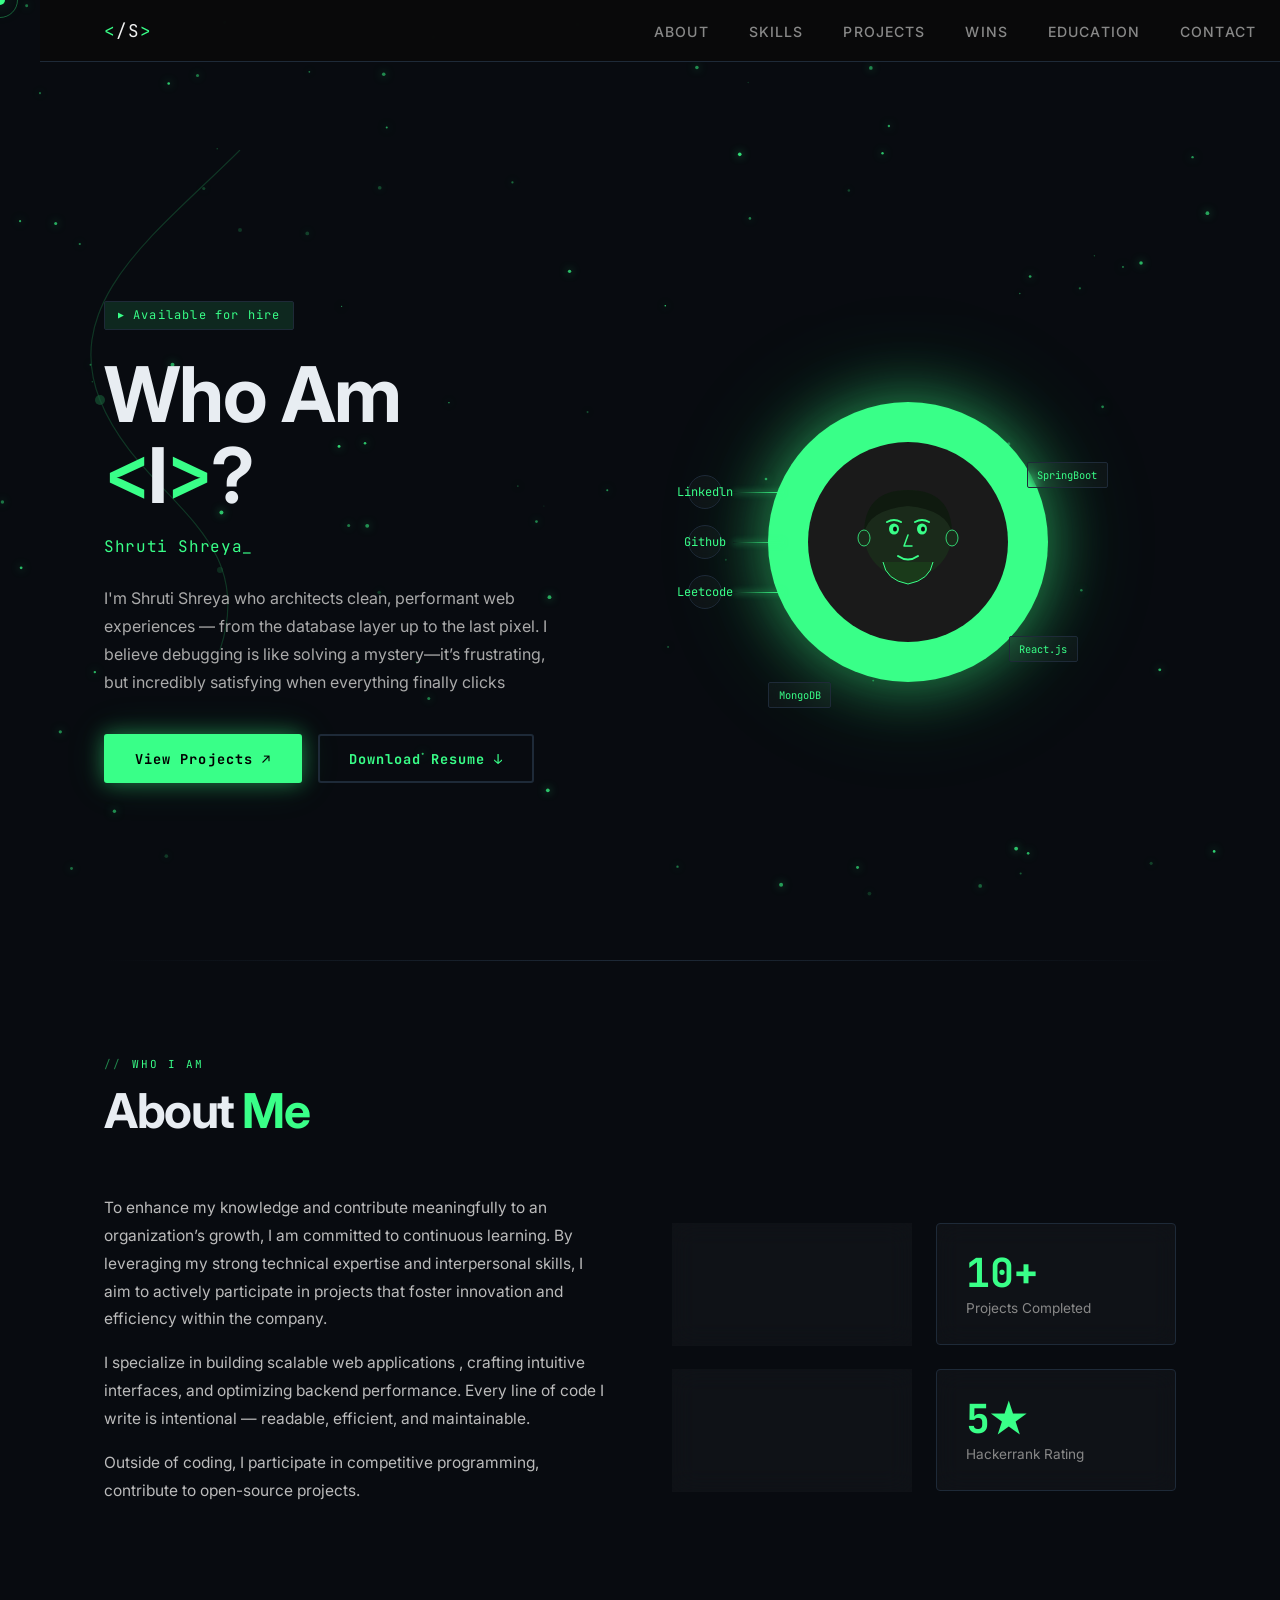
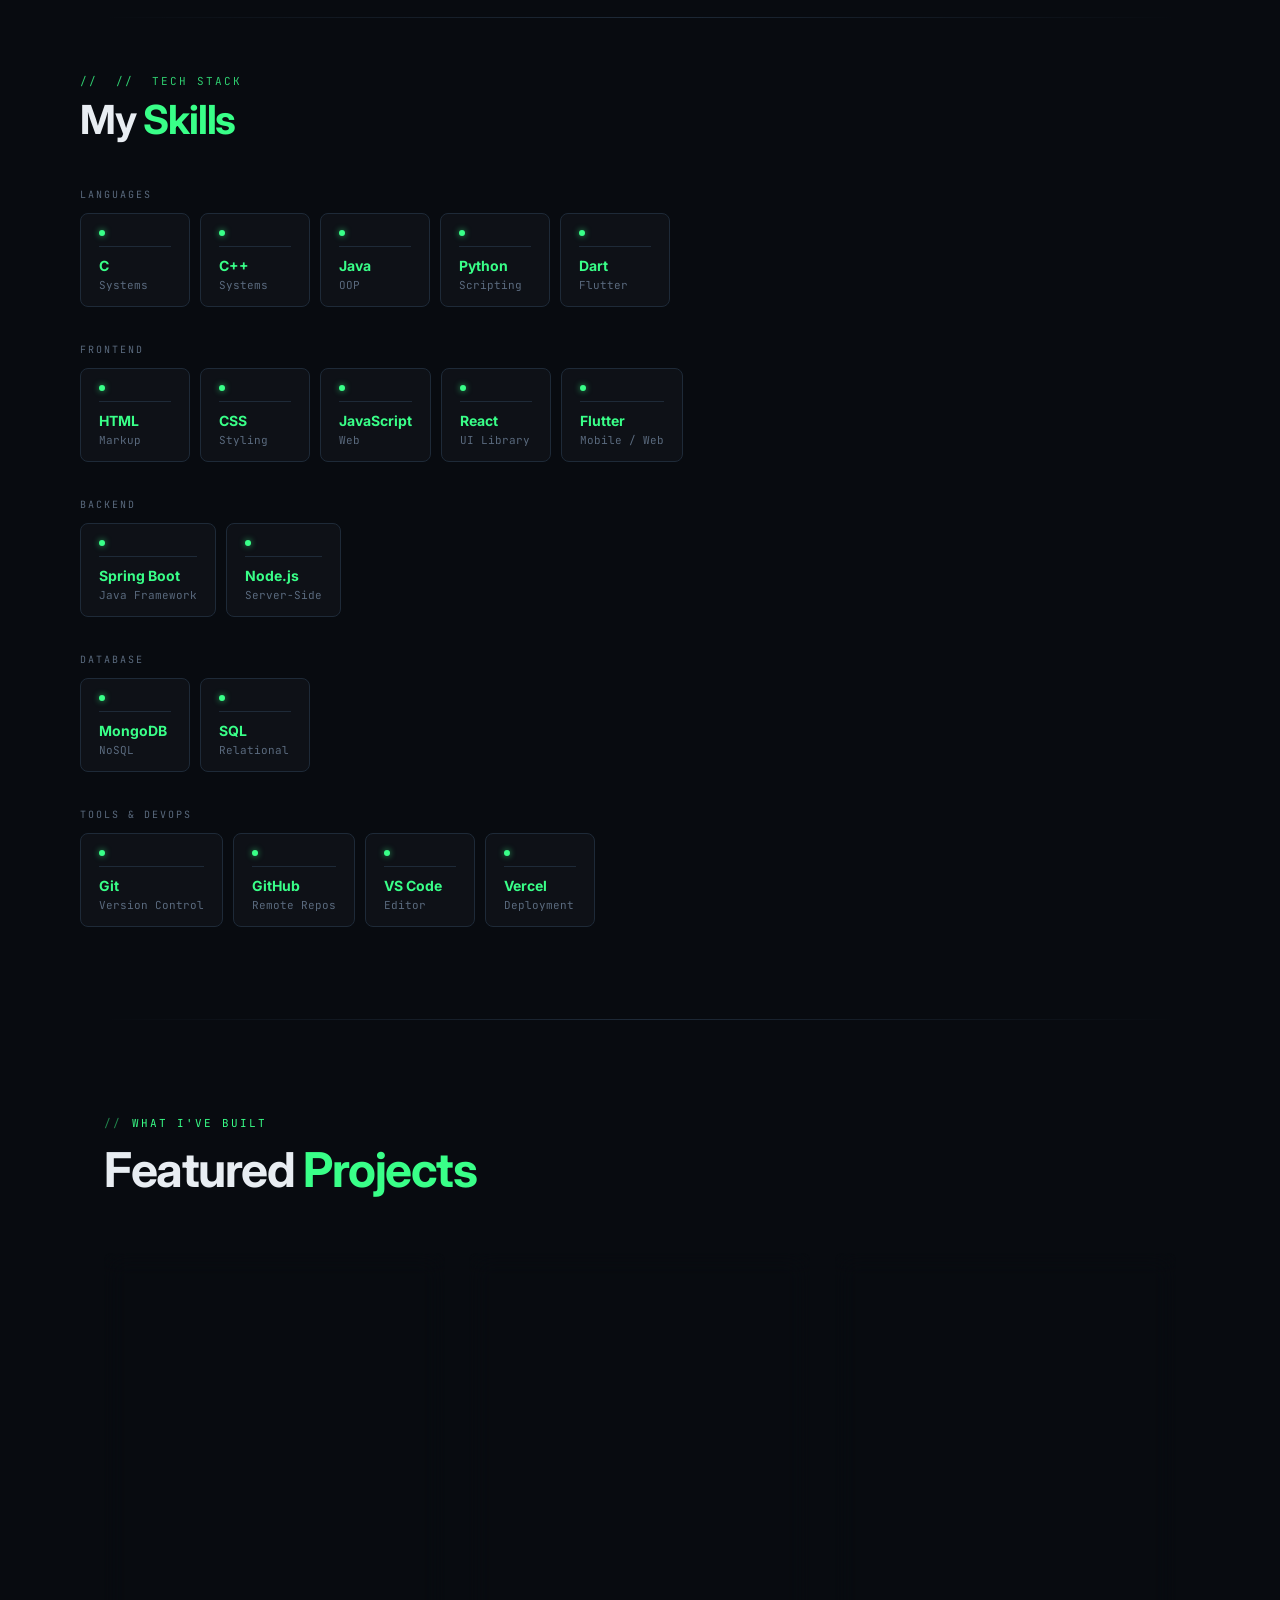
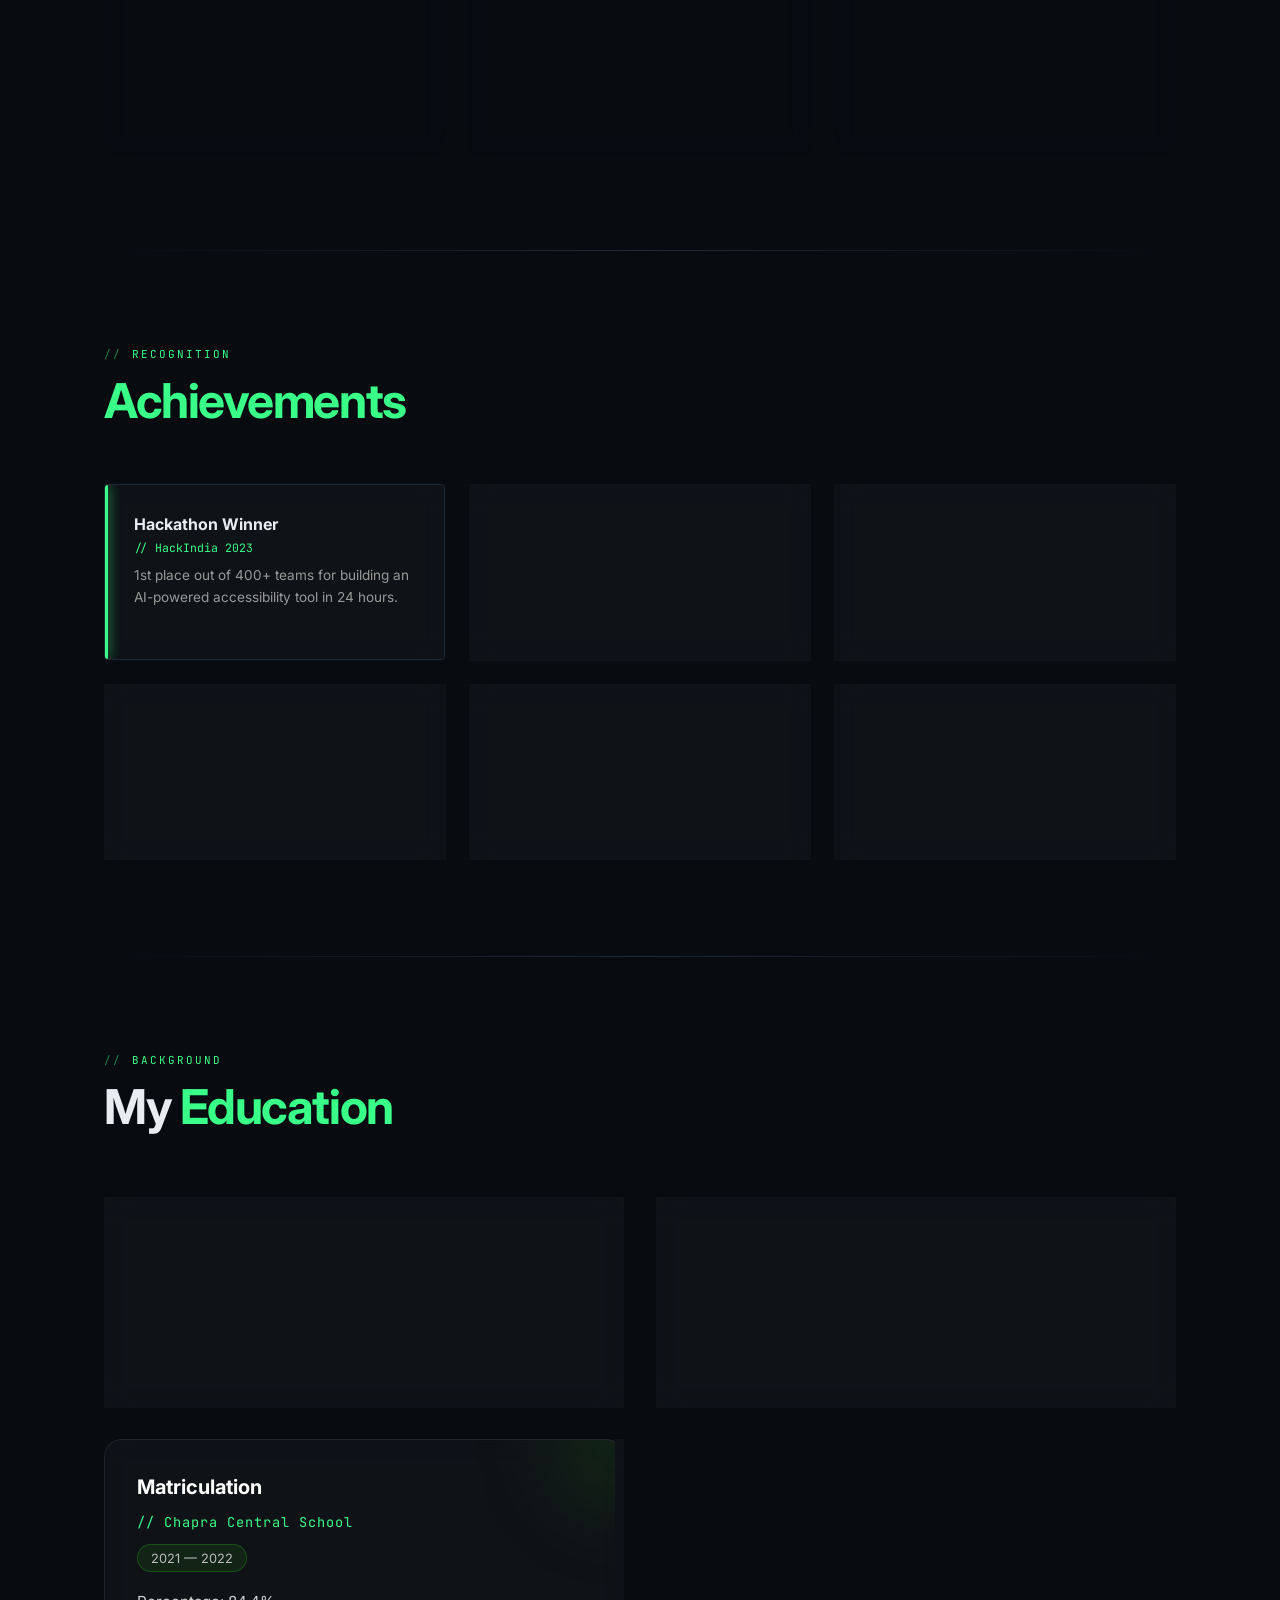
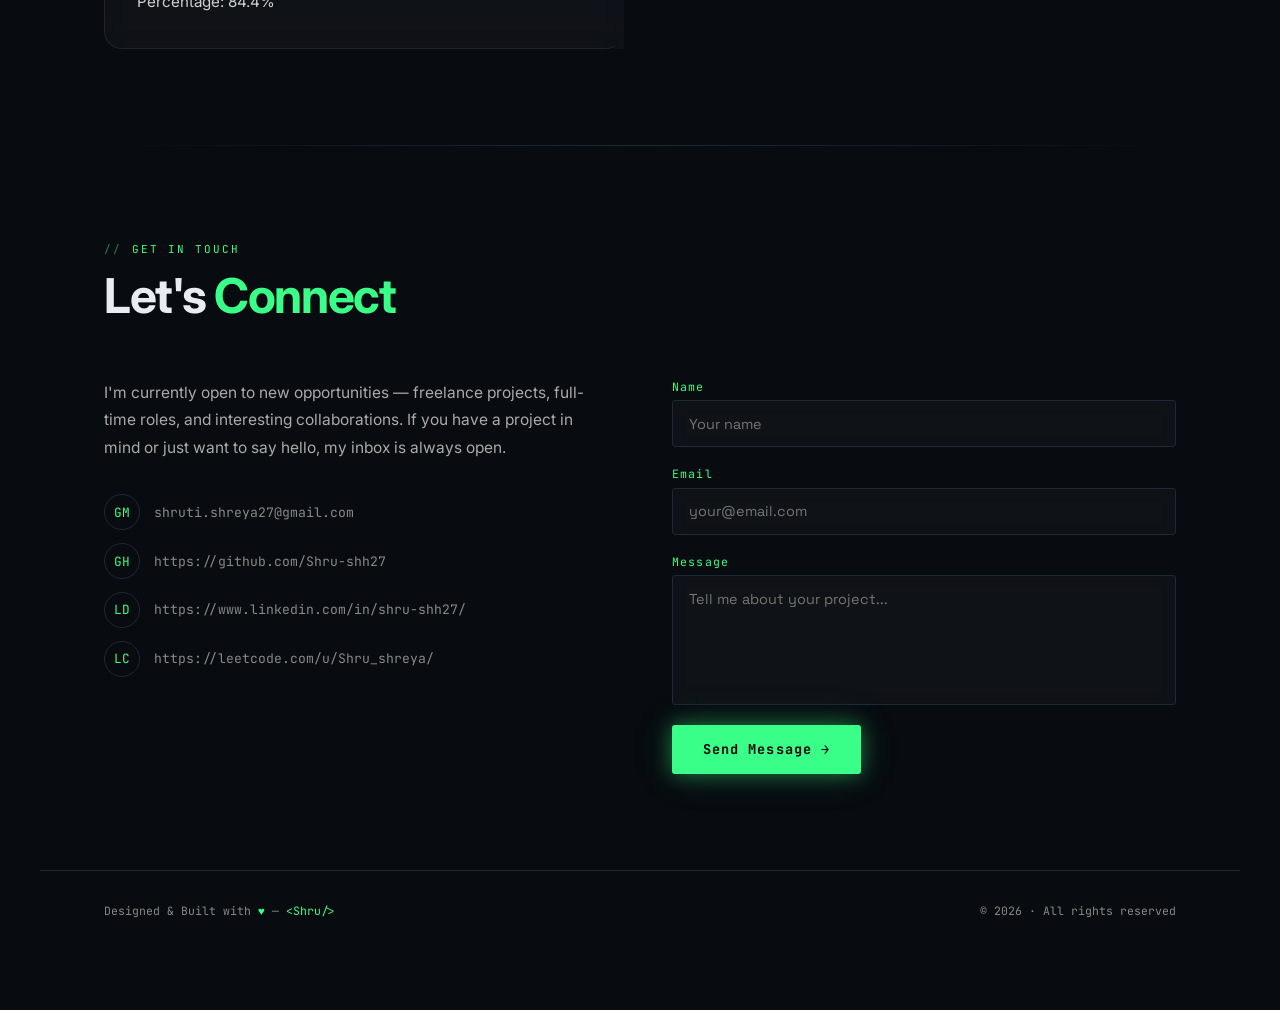
==== commit 2e5357c8: "Updated portfolio design" ====
--- a/index.html
+++ b/index.html
@@ -3,7 +3,7 @@
 <head>
   <meta charset="UTF-8">
   <meta name="viewport" content="width=device-width, initial-scale=1.0">
-  <title>Dev Portfolio — Full Stack Developer</title>
+  <title>Shruti Shreya</title>
 
   <!-- Google Fonts -->
   <link href="https://fonts.googleapis.com/css2?family=Space+Grotesk:wght@300;400;500;600;700&family=Space+Mono:wght@400;700&display=swap" rel="stylesheet">
@@ -24,7 +24,7 @@
        NAV
   ══════════════════════════════════════ -->
   <nav id="navbar">
-    <div class="nav-logo">&lt;<span>a</span>&gt;</div>
+    <div class="nav-logo">&lt;<span>/S</span>&gt;</div>
     <ul class="nav-links" id="navLinks">
       <li><a href="#about">About</a></li>
       <li><a href="#skills">Skills</a></li>
@@ -61,9 +61,9 @@
       </h1>
       <p class="hero-subtitle" id="typing-text"></p>
       <p class="hero-bio">
-        I'm a Full Stack Developer who architects clean, performant web experiences —
-        from the database layer up to the last pixel. I thrive at the intersection of
-        logic and design, and I love making complex systems feel effortless to users.
+        I'm  Shruti Shreya who architects clean, performant web experiences —
+        from the database layer up to the last pixel.
+        I believe debugging is like solving a mystery—it’s frustrating, but incredibly satisfying when everything finally clicks
       </p>
       <div class="hero-cta">
         <a href="#projects" class="btn btn-primary">View Projects ↗</a>
@@ -104,31 +104,31 @@
 
         <!-- Floating tech labels -->
         <div class="float-badge">React.js</div>
-        <div class="float-badge">Node.js</div>
+        <div class="float-badge">SpringBoot</div>
         <div class="float-badge">MongoDB</div>
 
         <!-- Social icon rail -->
         <div class="social-rail">
+          <!-- <div class="social-item">
+            <a href="#" class="social-icon">GH</a>
+            <div class="social-line"></div>
+          </div> -->
           <div class="social-item">
-            <a href="#" class="social-icon">GH</a>
+            <a href="https://www.linkedin.com/in/shru-shh27/" class="social-icon">Linkedln</a>
             <div class="social-line"></div>
           </div>
           <div class="social-item">
-            <a href="#" class="social-icon">IN</a>
+            <a href="https://github.com/Shru-shh27" class="social-icon">Github</a>
             <div class="social-line"></div>
           </div>
           <div class="social-item">
-            <a href="#" class="social-icon">TW</a>
+            <a href="https://leetcode.com/u/Shru-shh27/" class="social-icon">Leetcode</a>
             <div class="social-line"></div>
           </div>
-          <div class="social-item">
-            <a href="#" class="social-icon">BE</a>
+          <!-- <div class="social-item">
+            <a href="" class="social-icon">@</a>
             <div class="social-line"></div>
-          </div>
-          <div class="social-item">
-            <a href="#" class="social-icon">@</a>
-            <div class="social-line"></div>
-          </div>
+          </div> -->
         </div>
 
       </div>
@@ -146,23 +146,23 @@
     <div class="about-grid">
 
       <div class="about-text reveal">
-        <p>I'm a passionate Full Stack Developer with a strong foundation in both
-           front-end and back-end technologies. My journey began with a fascination
-           for how things work under the hood — and that curiosity has never stopped.</p>
-        <p>I specialize in building scalable web applications using the MERN stack,
+      <p>To enhance my knowledge and contribute meaningfully to an organization’s growth, I am committed to continuous
+learning. By leveraging my strong technical expertise and interpersonal skills, I aim to actively participate in projects
+that foster innovation and efficiency within the company.</p>
+        <p>I specialize in building scalable web applications ,
            crafting intuitive interfaces, and optimizing backend performance. Every
            line of code I write is intentional — readable, efficient, and maintainable.</p>
         <p>Outside of coding, I participate in competitive programming, contribute to
-           open-source projects, and mentor junior developers in my community.</p>
+           open-source projects.</p>
       </div>
 
       <div class="about-stats reveal">
         <div class="stat-card">
-          <div class="stat-num">3+</div>
-          <div class="stat-label">Years of Experience</div>
+          <div class="stat-num">3rd</div>
+          <div class="stat-label">Years of College</div>
         </div>
         <div class="stat-card">
-          <div class="stat-num">25+</div>
+          <div class="stat-num">10+</div>
           <div class="stat-label">Projects Completed</div>
         </div>
         <div class="stat-card">
@@ -171,7 +171,7 @@
         </div>
         <div class="stat-card">
           <div class="stat-num">5★</div>
-          <div class="stat-label">Client Satisfaction</div>
+          <div class="stat-label">Hackerrank Rating</div>
         </div>
       </div>
 
@@ -183,251 +183,773 @@
   <!-- ══════════════════════════════════════
        SKILLS
   ══════════════════════════════════════ -->
-  <section id="skills">
-    <div class="section-label">Tech Stack</div>
-    <h2 class="section-title reveal">My <span>Skills</span></h2>
-    <div class="skills-grid">
-
-      <div class="skill-card reveal" style="--w:88%">
-        <div class="skill-icon">⚡</div>
-        <div class="skill-name">C++</div>
-        <div class="skill-bar-wrap"><div class="skill-bar"></div></div>
-      </div>
-      <div class="skill-card reveal" style="--w:85%">
-        <div class="skill-icon">☕</div>
-        <div class="skill-name">Java</div>
-        <div class="skill-bar-wrap"><div class="skill-bar"></div></div>
-      </div>
-      <div class="skill-card reveal" style="--w:92%">
-        <div class="skill-icon">🌐</div>
-        <div class="skill-name">JavaScript</div>
-        <div class="skill-bar-wrap"><div class="skill-bar"></div></div>
-      </div>
-      <div class="skill-card reveal" style="--w:90%">
-        <div class="skill-icon">⚛️</div>
-        <div class="skill-name">React.js</div>
-        <div class="skill-bar-wrap"><div class="skill-bar"></div></div>
-      </div>
-      <div class="skill-card reveal" style="--w:87%">
-        <div class="skill-icon">🟩</div>
-        <div class="skill-name">Node.js</div>
-        <div class="skill-bar-wrap"><div class="skill-bar"></div></div>
-      </div>
-      <div class="skill-card reveal" style="--w:84%">
-        <div class="skill-icon">🚂</div>
-        <div class="skill-name">Express.js</div>
-        <div class="skill-bar-wrap"><div class="skill-bar"></div></div>
-      </div>
-      <div class="skill-card reveal" style="--w:82%">
-        <div class="skill-icon">🍃</div>
-        <div class="skill-name">MongoDB</div>
-        <div class="skill-bar-wrap"><div class="skill-bar"></div></div>
-      </div>
-      <div class="skill-card reveal" style="--w:80%">
-        <div class="skill-icon">🐬</div>
-        <div class="skill-name">MySQL</div>
-        <div class="skill-bar-wrap"><div class="skill-bar"></div></div>
-      </div>
-      <div class="skill-card reveal" style="--w:93%">
-        <div class="skill-icon">🔀</div>
-        <div class="skill-name">Git</div>
-        <div class="skill-bar-wrap"><div class="skill-bar"></div></div>
-      </div>
-
-    </div>
-  </section>
+ 
+<style>
+  .sk-root { background: #080B10; padding: 56px 40px; font-family: 'Inter', sans-serif; }
+  .sk-eyebrow { font-family: 'JetBrains Mono', monospace; font-size: 11px; letter-spacing: 0.18em; color: #39FF88; margin-bottom: 12px; opacity: 0.8; }
+  .sk-title { font-size: 40px; font-weight: 700; color: #E8EDF2; letter-spacing: -0.03em; margin-bottom: 48px; line-height: 1; }
+  .sk-title span { color: #39FF88; }
+  .sk-block { margin-bottom: 36px; }
+  .sk-cat { font-family: 'JetBrains Mono', monospace; font-size: 10px; letter-spacing: 0.2em; color: #5A6A7E; text-transform: uppercase; margin-bottom: 12px; }
+  .sk-grid { display: flex; flex-wrap: wrap; gap: 10px; }
+  .sk-item {
+    background: #0E1117;
+    border: 1px solid #1E2A38;
+    border-radius: 8px;
+    padding: 16px 18px 14px;
+    min-width: 110px;
+  }
+  .sk-dot { width: 6px; height: 6px; background: #39FF88; border-radius: 50%; margin-bottom: 10px; box-shadow: 0 0 6px #39FF88aa; }
+  .sk-divider { height: 1px; background: #1E2A38; margin-bottom: 10px; }
+  .sk-name { font-size: 14px; font-weight: 700; color: #39FF88; margin-bottom: 4px; }
+  .sk-type { font-family: 'JetBrains Mono', monospace; font-size: 11px; color: #5A6A7E; }
+</style>
+
+<link href="https://fonts.googleapis.com/css2?family=JetBrains+Mono:wght@400;700&family=Inter:wght@400;700&display=swap" rel="stylesheet"/>
+
+<div class="sk-root">
+  <div class="sk-eyebrow">// &nbsp;// &nbsp;TECH STACK</div>
+  <h2 class="sk-title">My <span>Skills</span></h2>
+
+  <div class="sk-block">
+    <div class="sk-cat">Languages</div>
+    <div class="sk-grid">
+      <div class="sk-item"><div class="sk-dot"></div><div class="sk-divider"></div><div class="sk-name">C</div><div class="sk-type">Systems</div></div>
+      <div class="sk-item"><div class="sk-dot"></div><div class="sk-divider"></div><div class="sk-name">C++</div><div class="sk-type">Systems</div></div>
+      <div class="sk-item"><div class="sk-dot"></div><div class="sk-divider"></div><div class="sk-name">Java</div><div class="sk-type">OOP</div></div>
+      <div class="sk-item"><div class="sk-dot"></div><div class="sk-divider"></div><div class="sk-name">Python</div><div class="sk-type">Scripting</div></div>
+      <div class="sk-item"><div class="sk-dot"></div><div class="sk-divider"></div><div class="sk-name">Dart</div><div class="sk-type">Flutter</div></div>
+    </div>
+  </div>
+
+  <div class="sk-block">
+    <div class="sk-cat">Frontend</div>
+    <div class="sk-grid">
+      <div class="sk-item"><div class="sk-dot"></div><div class="sk-divider"></div><div class="sk-name">HTML</div><div class="sk-type">Markup</div></div>
+      <div class="sk-item"><div class="sk-dot"></div><div class="sk-divider"></div><div class="sk-name">CSS</div><div class="sk-type">Styling</div></div>
+      <div class="sk-item"><div class="sk-dot"></div><div class="sk-divider"></div><div class="sk-name">JavaScript</div><div class="sk-type">Web</div></div>
+      <div class="sk-item"><div class="sk-dot"></div><div class="sk-divider"></div><div class="sk-name">React</div><div class="sk-type">UI Library</div></div>
+      <div class="sk-item"><div class="sk-dot"></div><div class="sk-divider"></div><div class="sk-name">Flutter</div><div class="sk-type">Mobile / Web</div></div>
+    </div>
+  </div>
+
+  <div class="sk-block">
+    <div class="sk-cat">Backend</div>
+    <div class="sk-grid">
+      <div class="sk-item"><div class="sk-dot"></div><div class="sk-divider"></div><div class="sk-name">Spring Boot</div><div class="sk-type">Java Framework</div></div>
+      <div class="sk-item"><div class="sk-dot"></div><div class="sk-divider"></div><div class="sk-name">Node.js</div><div class="sk-type">Server-Side</div></div>
+    </div>
+  </div>
+
+  <div class="sk-block">
+    <div class="sk-cat">Database</div>
+    <div class="sk-grid">
+      <div class="sk-item"><div class="sk-dot"></div><div class="sk-divider"></div><div class="sk-name">MongoDB</div><div class="sk-type">NoSQL</div></div>
+      <div class="sk-item"><div class="sk-dot"></div><div class="sk-divider"></div><div class="sk-name">SQL</div><div class="sk-type">Relational</div></div>
+    </div>
+  </div>
+
+  <div class="sk-block">
+    <div class="sk-cat">Tools & DevOps</div>
+    <div class="sk-grid">
+      <div class="sk-item"><div class="sk-dot"></div><div class="sk-divider"></div><div class="sk-name">Git</div><div class="sk-type">Version Control</div></div>
+      <div class="sk-item"><div class="sk-dot"></div><div class="sk-divider"></div><div class="sk-name">GitHub</div><div class="sk-type">Remote Repos</div></div>
+      <div class="sk-item"><div class="sk-dot"></div><div class="sk-divider"></div><div class="sk-name">VS Code</div><div class="sk-type">Editor</div></div>
+      <div class="sk-item"><div class="sk-dot"></div><div class="sk-divider"></div><div class="sk-name">Vercel</div><div class="sk-type">Deployment</div></div>
+    </div>
+  </div>
+</div>
+
 
   <div class="divider"></div>
 
   <!-- ══════════════════════════════════════
        PROJECTS
   ══════════════════════════════════════ -->
-  <section id="projects">
-    <div class="section-label">What I've Built</div>
-    <h2 class="section-title reveal">Featured <span>Projects</span></h2>
-    <div class="projects-grid">
-
-      <!-- Project 01 -->
-      <div class="project-card reveal">
-        <div class="project-thumb">
-          <div class="thumb-code">const app = express();
-app.use(cors());
-app.get('/api/data',
-  authenticate,
-  async (req, res) => {
-    const data = await DB
-      .find({user: req.user})
-    res.json({ data });
-  });</div>
-          <div class="project-number">01</div>
-        </div>
-        <div class="project-body">
-          <div class="project-tags">
-            <span class="tag">React</span>
-            <span class="tag">Node.js</span>
-            <span class="tag">MongoDB</span>
-          </div>
-          <div class="project-title">DevConnect Platform</div>
-          <div class="project-desc">A real-time collaboration platform for developers featuring live code editing, chat rooms, and project management with JWT authentication.</div>
-          <div class="project-links">
-            <a href="#" class="project-link">↗ Live Demo</a>
-            <a href="#" class="project-link">⬡ GitHub</a>
-          </div>
-        </div>
-      </div>
-
-      <!-- Project 02 -->
-      <div class="project-card reveal">
-        <div class="project-thumb">
-          <div class="thumb-code">SELECT u.name,
-  COUNT(o.id) as orders,
-  SUM(o.total) as revenue
-FROM users u
-LEFT JOIN orders o
-  ON u.id = o.user_id
-GROUP BY u.id
-ORDER BY revenue DESC;</div>
-          <div class="project-number">02</div>
-        </div>
-        <div class="project-body">
-          <div class="project-tags">
-            <span class="tag">React</span>
-            <span class="tag">MySQL</span>
-            <span class="tag">Express</span>
-          </div>
-          <div class="project-title">E-Commerce Dashboard</div>
-          <div class="project-desc">A full-featured admin dashboard with sales analytics, inventory management, customer insights, and real-time order tracking.</div>
-          <div class="project-links">
-            <a href="#" class="project-link">↗ Live Demo</a>
-            <a href="#" class="project-link">⬡ GitHub</a>
-          </div>
-        </div>
-      </div>
-
-      <!-- Project 03 -->
-      <div class="project-card reveal">
-        <div class="project-thumb">
-          <div class="thumb-code">// AI-powered search
-async function semanticSearch(query) {
-  const embedding = await
-    model.embed(query);
-  return vectorDB.query({
-    vector: embedding,
-    topK: 10,
-    filter: { active: true }
-  });
+  <!DOCTYPE html>
+<html lang="en">
+<head>
+  <meta charset="UTF-8" />
+  <meta name="viewport" content="width=device-width, initial-scale=1.0" />
+  <title>Featured Projects</title>
+  <link href="https://fonts.googleapis.com/css2?family=JetBrains+Mono:wght@400;700&family=Inter:wght@300;400;600;700&display=swap" rel="stylesheet" />
+  <style>
+    *, *::before, *::after { box-sizing: border-box; margin: 0; padding: 0; }
+
+    :root {
+      --bg: #080B10;
+      --surface: #0E1117;
+      --surface2: #141921;
+      --border: #1E2A38;
+      --accent: #39FF88;
+      --accent2: #00C6FF;
+      --text: #E8EDF2;
+      --muted: #5A6A7E;
+      --mono: 'JetBrains Mono', monospace;
+      --sans: 'Inter', sans-serif;
+    }
+
+    body {
+      background: var(--bg);
+      color: var(--text);
+      font-family: var(--sans);
+      min-height: 100vh;
+      padding: 60px 40px;
+    }
+
+    .section-label {
+      font-family: var(--mono);
+      font-size: 11px;
+      letter-spacing: 0.18em;
+      color: var(--accent);
+      text-transform: uppercase;
+      margin-bottom: 14px;
+      display: flex;
+      align-items: center;
+      gap: 10px;
+    }
+    .section-label::before {
+      content: '//';
+      opacity: 0.5;
+    }
+
+    .section-title {
+      font-family: var(--sans);
+      font-size: clamp(2rem, 4vw, 3rem);
+      font-weight: 700;
+      line-height: 1.1;
+      letter-spacing: -0.03em;
+      margin-bottom: 56px;
+      color: var(--text);
+    }
+    .section-title span { color: var(--accent); }
+
+    .projects-grid {
+      display: grid;
+      grid-template-columns: repeat(auto-fill, minmax(340px, 1fr));
+      gap: 2px;
+      background: var(--border);
+      border: 1px solid var(--border);
+    }
+
+    .project-card {
+      background: var(--surface);
+      display: flex;
+      flex-direction: column;
+      transition: background 0.2s;
+      position: relative;
+      overflow: hidden;
+    }
+    .project-card:hover { background: var(--surface2); }
+    .project-card:hover .project-thumb { filter: brightness(1.15); }
+
+    /* Animated top border on hover */
+    .project-card::before {
+      content: '';
+      position: absolute;
+      top: 0; left: 0; right: 0;
+      height: 2px;
+      background: linear-gradient(90deg, var(--accent), var(--accent2));
+      transform: scaleX(0);
+      transform-origin: left;
+      transition: transform 0.35s ease;
+      z-index: 2;
+    }
+    .project-card:hover::before { transform: scaleX(1); }
+
+    .project-thumb {
+      background: #0A1A12;
+      padding: 28px 28px 20px;
+      position: relative;
+      min-height: 170px;
+      transition: filter 0.2s;
+      border-bottom: 1px solid var(--border);
+      overflow: hidden;
+    }
+
+    /* Subtle grid lines behind code */
+    .project-thumb::after {
+      content: '';
+      position: absolute;
+      inset: 0;
+      background-image:
+        linear-gradient(rgba(57,255,136,0.04) 1px, transparent 1px),
+        linear-gradient(90deg, rgba(57,255,136,0.04) 1px, transparent 1px);
+      background-size: 32px 32px;
+      pointer-events: none;
+    }
+
+    .thumb-code {
+      font-family: var(--mono);
+      font-size: 11.5px;
+      line-height: 1.75;
+      color: rgba(57,255,136,0.65);
+      white-space: pre;
+      overflow: hidden;
+      position: relative;
+      z-index: 1;
+    }
+
+    .project-number {
+      position: absolute;
+      top: 20px;
+      right: 22px;
+      font-family: var(--mono);
+      font-size: 11px;
+      color: var(--muted);
+      letter-spacing: 0.05em;
+    }
+
+    .project-body {
+      padding: 24px 28px 28px;
+      display: flex;
+      flex-direction: column;
+      flex: 1;
+    }
+
+    .project-tags {
+      display: flex;
+      flex-wrap: wrap;
+      gap: 7px;
+      margin-bottom: 16px;
+    }
+
+    .tag {
+      font-family: var(--mono);
+      font-size: 10px;
+      letter-spacing: 0.05em;
+      padding: 4px 10px;
+      border: 1px solid var(--border);
+      color: var(--muted);
+      background: transparent;
+      border-radius: 2px;
+      text-transform: uppercase;
+      transition: border-color 0.2s, color 0.2s;
+    }
+    .project-card:hover .tag {
+      border-color: rgba(57,255,136,0.25);
+      color: rgba(57,255,136,0.7);
+    }
+
+    .project-title {
+      font-size: 18px;
+      font-weight: 700;
+      letter-spacing: -0.02em;
+      margin-bottom: 12px;
+      color: var(--text);
+    }
+
+    .project-desc {
+      font-size: 13.5px;
+      line-height: 1.7;
+      color: #7E8FA3;
+      flex: 1;
+      margin-bottom: 24px;
+    }
+
+    .project-links {
+      display: flex;
+      gap: 12px;
+    }
+
+    .project-link {
+      font-family: var(--mono);
+      font-size: 12px;
+      color: var(--muted);
+      text-decoration: none;
+      padding: 8px 16px;
+      border: 1px solid var(--border);
+      letter-spacing: 0.03em;
+      transition: color 0.2s, border-color 0.2s, background 0.2s;
+    }
+    .project-link:hover {
+      color: var(--accent);
+      border-color: var(--accent);
+      background: rgba(57,255,136,0.04);
+    }
+    .project-link.primary {
+      border-color: rgba(57,255,136,0.4);
+      color: var(--accent);
+    }
+    .project-link.primary:hover {
+      background: rgba(57,255,136,0.1);
+    }
+
+    @media (max-width: 600px) {
+      body { padding: 40px 20px; }
+      .projects-grid { grid-template-columns: 1fr; }
+    }
+  </style>
+</head>
+<body>
+<!DOCTYPE html>
+<html lang="en">
+<head>
+  <meta charset="UTF-8" />
+  <meta name="viewport" content="width=device-width, initial-scale=1.0" />
+  <title>Featured Projects</title>
+  <link href="https://fonts.googleapis.com/css2?family=JetBrains+Mono:wght@400;700&family=Inter:wght@300;400;600;700&display=swap" rel="stylesheet" />
+  <style>
+    *, *::before, *::after { box-sizing: border-box; margin: 0; padding: 0; }
+
+    :root {
+      --bg: #080B10;
+      --surface: #0E1117;
+      --surface2: #141921;
+      --border: #1E2A38;
+      --accent: #39FF88;
+      --accent2: #00C6FF;
+      --text: #E8EDF2;
+      --muted: #5A6A7E;
+      --mono: 'JetBrains Mono', monospace;
+      --sans: 'Inter', sans-serif;
+    }
+
+    body {
+      background: var(--bg);
+      color: var(--text);
+      font-family: var(--sans);
+      min-height: 100vh;
+      padding: 60px 40px;
+    }
+
+    .section-label {
+      font-family: var(--mono);
+      font-size: 11px;
+      letter-spacing: 0.18em;
+      color: var(--accent);
+      text-transform: uppercase;
+      margin-bottom: 14px;
+      display: flex;
+      align-items: center;
+      gap: 10px;
+    }
+    .section-label::before {
+      content: '//';
+      opacity: 0.5;
+    }
+
+    .section-title {
+      font-family: var(--sans);
+      font-size: clamp(2rem, 4vw, 3rem);
+      font-weight: 700;
+      line-height: 1.1;
+      letter-spacing: -0.03em;
+      margin-bottom: 56px;
+      color: var(--text);
+    }
+    .section-title span { color: var(--accent); }
+
+    .projects-grid {
+      display: grid;
+      grid-template-columns: repeat(auto-fill, minmax(340px, 1fr));
+      gap: 24px;
+      background: transparent;
+      border: none;
+    }
+
+    .project-card {
+      background: var(--surface);
+      display: flex;
+      flex-direction: column;
+      position: relative;
+      overflow: hidden;
+      border: 1px solid var(--border);
+      border-radius: 8px;
+    }
+
+    .project-thumb {
+      background: #0A1A12;
+      padding: 28px 28px 20px;
+      position: relative;
+      min-height: 170px;
+      border-bottom: 1px solid var(--border);
+      overflow: hidden;
+    }
+
+    /* Subtle grid lines behind code */
+    .project-thumb::after {
+      content: '';
+      position: absolute;
+      inset: 0;
+      background-image:
+        linear-gradient(rgba(57,255,136,0.04) 1px, transparent 1px),
+        linear-gradient(90deg, rgba(57,255,136,0.04) 1px, transparent 1px);
+      background-size: 32px 32px;
+      pointer-events: none;
+    }
+
+    .thumb-code {
+      font-family: var(--mono);
+      font-size: 11.5px;
+      line-height: 1.75;
+      color: rgba(57,255,136,0.65);
+      white-space: pre;
+      overflow: hidden;
+      position: relative;
+      z-index: 1;
+    }
+
+    .project-number {
+      position: absolute;
+      top: 20px;
+      right: 22px;
+      font-family: var(--mono);
+      font-size: 11px;
+      color: var(--muted);
+      letter-spacing: 0.05em;
+    }
+
+    .project-body {
+      padding: 24px 28px 28px;
+      display: flex;
+      flex-direction: column;
+      flex: 1;
+    }
+
+    .project-tags {
+      display: flex;
+      flex-wrap: wrap;
+      gap: 7px;
+      margin-bottom: 16px;
+    }
+
+    .tag {
+      font-family: var(--mono);
+      font-size: 10px;
+      letter-spacing: 0.05em;
+      padding: 4px 10px;
+      border: 1px solid var(--border);
+      color: var(--muted);
+      background: transparent;
+      border-radius: 2px;
+      text-transform: uppercase;
+    }
+
+    .project-title {
+      font-size: 18px;
+      font-weight: 700;
+      letter-spacing: -0.02em;
+      margin-bottom: 12px;
+      color: var(--text);
+    }
+
+    .project-desc {
+      font-size: 13.5px;
+      line-height: 1.7;
+      color: #7E8FA3;
+      flex: 1;
+      margin-bottom: 24px;
+    }
+
+    .project-links {
+      display: flex;
+      gap: 12px;
+    }
+
+    .project-link {
+      font-family: var(--mono);
+      font-size: 12px;
+      color: var(--muted);
+      text-decoration: none;
+      padding: 8px 16px;
+      border: 1px solid var(--border);
+      letter-spacing: 0.03em;
+    }
+    .project-link.primary {
+      border-color: rgba(57,255,136,0.4);
+      color: var(--accent);
+    }
+
+    @media (max-width: 600px) {
+      body { padding: 40px 20px; }
+      .projects-grid { grid-template-columns: 1fr; }
+    }
+  </style>
+</head>
+<body>
+<!DOCTYPE html>
+<html lang="en">
+<head>
+  <meta charset="UTF-8" />
+  <meta name="viewport" content="width=device-width, initial-scale=1.0" />
+  <title>Featured Projects</title>
+  <link href="https://fonts.googleapis.com/css2?family=JetBrains+Mono:wght@400;700&family=Inter:wght@300;400;600;700&display=swap" rel="stylesheet" />
+  <style>
+    *, *::before, *::after { box-sizing: border-box; margin: 0; padding: 0; }
+
+    :root {
+      --bg: #080B10;
+      --surface: #0E1117;
+      --surface2: #141921;
+      --border: #1E2A38;
+      --accent: #39FF88;
+      --accent2: #00C6FF;
+      --text: #E8EDF2;
+      --muted: #5A6A7E;
+      --mono: 'JetBrains Mono', monospace;
+      --sans: 'Inter', sans-serif;
+    }
+
+    body {
+      background: var(--bg);
+      color: var(--text);
+      font-family: var(--sans);
+      min-height: 100vh;
+      padding: 60px 40px;
+    }
+
+    .section-label {
+      font-family: var(--mono);
+      font-size: 11px;
+      letter-spacing: 0.18em;
+      color: var(--accent);
+      text-transform: uppercase;
+      margin-bottom: 14px;
+      display: flex;
+      align-items: center;
+      gap: 10px;
+    }
+    .section-label::before {
+      content: '//';
+      opacity: 0.5;
+    }
+
+    .section-title {
+      font-family: var(--sans);
+      font-size: clamp(2rem, 4vw, 3rem);
+      font-weight: 700;
+      line-height: 1.1;
+      letter-spacing: -0.03em;
+      margin-bottom: 56px;
+      color: var(--text);
+    }
+    .section-title span { color: var(--accent); }
+
+    .projects-grid {
+      display: grid;
+      grid-template-columns: repeat(auto-fill, minmax(340px, 1fr));
+      gap: 24px;
+      background: transparent;
+      border: none;
+    }
+
+    .project-card {
+      background: var(--surface);
+      display: flex;
+      flex-direction: column;
+      position: relative;
+      overflow: hidden;
+      border: 1px solid var(--border);
+      border-radius: 8px;
+    }
+
+    .project-thumb {
+      background: #0A1A12;
+      padding: 28px 28px 20px;
+      position: relative;
+      min-height: 170px;
+      border-bottom: 1px solid var(--border);
+      overflow: hidden;
+    }
+
+    /* Subtle grid lines behind code */
+    .project-thumb::after {
+      content: '';
+      position: absolute;
+      inset: 0;
+      background-image:
+        linear-gradient(rgba(57,255,136,0.04) 1px, transparent 1px),
+        linear-gradient(90deg, rgba(57,255,136,0.04) 1px, transparent 1px);
+      background-size: 32px 32px;
+      pointer-events: none;
+    }
+
+    .thumb-code {
+      font-family: var(--mono);
+      font-size: 11.5px;
+      line-height: 1.75;
+      color: rgba(57,255,136,0.65);
+      white-space: pre;
+      overflow: hidden;
+      position: relative;
+      z-index: 1;
+    }
+
+    .project-number {
+      position: absolute;
+      top: 20px;
+      right: 22px;
+      font-family: var(--mono);
+      font-size: 11px;
+      color: var(--muted);
+      letter-spacing: 0.05em;
+    }
+
+    .project-body {
+      padding: 24px 28px 28px;
+      display: flex;
+      flex-direction: column;
+      flex: 1;
+    }
+
+    .project-tags {
+      display: flex;
+      flex-wrap: wrap;
+      gap: 7px;
+      margin-bottom: 16px;
+    }
+
+    .tag {
+      font-family: var(--mono);
+      font-size: 10px;
+      letter-spacing: 0.05em;
+      padding: 4px 10px;
+      border: 1px solid var(--border);
+      color: var(--muted);
+      background: transparent;
+      border-radius: 2px;
+      text-transform: uppercase;
+    }
+
+    .project-title {
+      font-size: 18px;
+      font-weight: 700;
+      letter-spacing: -0.02em;
+      margin-bottom: 12px;
+      color: var(--text);
+    }
+
+    .project-desc {
+      font-size: 13.5px;
+      line-height: 1.7;
+      color: #7E8FA3;
+      flex: 1;
+      margin-bottom: 24px;
+    }
+
+    .project-links {
+      display: flex;
+      gap: 12px;
+    }
+
+    .project-link {
+      font-family: var(--mono);
+      font-size: 12px;
+      color: var(--muted);
+      text-decoration: none;
+      padding: 8px 16px;
+      border: 1px solid var(--border);
+      letter-spacing: 0.03em;
+    }
+    .project-link.primary {
+      border-color: rgba(57,255,136,0.4);
+      color: var(--accent);
+    }
+
+    @media (max-width: 600px) {
+      body { padding: 40px 20px; }
+      .projects-grid { grid-template-columns: 1fr; }
+    }
+  </style>
+</head>
+<body>
+
+<section id="projects">
+  <div class="section-label">What I've Built</div>
+  <h2 class="section-title">Featured <span>Projects</span></h2>
+
+  <div class="projects-grid">
+
+    <!-- Project 01 — Expense Tracker -->
+    <div class="project-card">
+      <div class="project-thumb">
+        <div class="thumb-code">// Expense summary API
+GET /api/summary?month=6
+→ {
+  income: 52000,
+  expenses: 34200,
+  savings: 17800,
+  topCategory: "Food"
 }</div>
-          <div class="project-number">03</div>
-        </div>
-        <div class="project-body">
-          <div class="project-tags">
-            <span class="tag">JavaScript</span>
-            <span class="tag">Node.js</span>
-            <span class="tag">AI</span>
-          </div>
-          <div class="project-title">AI Study Companion</div>
-          <div class="project-desc">An intelligent learning assistant with semantic search, personalized quizzes, progress tracking, and adaptive content recommendations.</div>
-          <div class="project-links">
-            <a href="#" class="project-link">↗ Live Demo</a>
-            <a href="#" class="project-link">⬡ GitHub</a>
-          </div>
-        </div>
-      </div>
-
-      <!-- Project 04 -->
-      <div class="project-card reveal">
-        <div class="project-thumb">
-          <div class="thumb-code">// WebSocket real-time chat
-io.on('connection', (socket) => {
-  socket.on('join_room', (room) => {
-    socket.join(room);
-    io.to(room).emit('user_joined',
-      { id: socket.id, time: Date.now() }
-    );
-  });
-});</div>
-          <div class="project-number">04</div>
-        </div>
-        <div class="project-body">
-          <div class="project-tags">
-            <span class="tag">React</span>
-            <span class="tag">Socket.io</span>
-            <span class="tag">MongoDB</span>
-          </div>
-          <div class="project-title">Real-Time Chat App</div>
-          <div class="project-desc">A feature-rich messaging application with rooms, media sharing, read receipts, online presence indicators, and end-to-end encryption.</div>
-          <div class="project-links">
-            <a href="#" class="project-link">↗ Live Demo</a>
-            <a href="#" class="project-link">⬡ GitHub</a>
-          </div>
-        </div>
-      </div>
-
-      <!-- Project 05 -->
-      <div class="project-card reveal">
-        <div class="project-thumb">
-          <div class="thumb-code">class Solution {
-public:
-  int maxSubArray(vector<int>& nums) {
-    int maxSum = nums[0], cur = 0;
-    for (auto n : nums) {
-      cur = max(n, cur + n);
-      maxSum = max(maxSum, cur);
-    }
-    return maxSum;
-  }
-};</div>
-          <div class="project-number">05</div>
-        </div>
-        <div class="project-body">
-          <div class="project-tags">
-            <span class="tag">C++</span>
-            <span class="tag">Algorithms</span>
-            <span class="tag">DSA</span>
-          </div>
-          <div class="project-title">CP Algorithm Library</div>
-          <div class="project-desc">A curated collection of competitive programming solutions covering graphs, DP, segment trees, and advanced data structures with documentation.</div>
-          <div class="project-links">
-            <a href="#" class="project-link">↗ Live Demo</a>
-            <a href="#" class="project-link">⬡ GitHub</a>
-          </div>
-        </div>
-      </div>
-
-      <!-- Project 06 -->
-      <div class="project-card reveal">
-        <div class="project-thumb">
-          <div class="thumb-code">// Portfolio v2
-const themes = {
-  cyberpunk: { bg: '#0A0A0A',
-    accent: '#39FF88' },
-  solar: { bg: '#0D1117',
-    accent: '#F78166' }
-};
-function applyTheme(name) {
-  Object.assign(document.body.style,
-    themes[name]);
+        <div class="project-number">01</div>
+      </div>
+      <div class="project-body">
+        <div class="project-tags">
+          <span class="tag">TypeScript</span>
+          <span class="tag">Java</span>
+          <span class="tag">React</span>
+        </div>
+        <div class="project-title">Personal Finance Tracker</div>
+        <div class="project-desc">A full-stack personal finance and expense tracker with a TypeScript/React frontend and Java backend. Includes system-design documentation covering budget planning, category breakdowns, and spending insights.</div>
+        <div class="project-links">
+          <a href="https://github.com/Shru-shh27/Expense_Tracker" target="_blank" class="project-link primary">⬡ GitHub</a>
+        </div>
+      </div>
+    </div>
+
+    <!-- Project 02 — AQI App -->
+    <div class="project-card">
+      <div class="project-thumb">
+        <div class="thumb-code">// Real-time AQI lookup
+Future&lt;AQIData&gt; fetchAQI(
+  String city) async {
+  final res = await api.get(city);
+  return AQIData(
+    value: res.aqi,
+    category: res.level,
+    advice: res.precautions,
+  );
 }</div>
-          <div class="project-number">06</div>
-        </div>
-        <div class="project-body">
-          <div class="project-tags">
-            <span class="tag">React</span>
-            <span class="tag">GSAP</span>
-            <span class="tag">CSS</span>
-          </div>
-          <div class="project-title">Personal Portfolio v2</div>
-          <div class="project-desc">This very portfolio — built with performance, accessibility, and aesthetic precision. Features smooth transitions, particle effects, and a cyberpunk design system.</div>
-          <div class="project-links">
-            <a href="#" class="project-link">↗ Live Demo</a>
-            <a href="#" class="project-link">⬡ GitHub</a>
-          </div>
-        </div>
-      </div>
-
-    </div>
-  </section>
-
+        <div class="project-number">02</div>
+      </div>
+      <div class="project-body">
+        <div class="project-tags">
+          <span class="tag">Flutter</span>
+          <span class="tag">Dart</span>
+          <span class="tag">Mobile</span>
+        </div>
+        <div class="project-title">AQI Monitor App</div>
+        <div class="project-desc">A Flutter mobile app for real-time Air Quality Index monitoring. Search any city to see AQI values, color-coded categories (Good → Hazardous), health impact details, and tailored safety precautions.</div>
+        <div class="project-links">
+          <a href="https://github.com/Shru-shh27/aqi_app" target="_blank" class="project-link primary">⬡ GitHub</a>
+        </div>
+      </div>
+    </div>
+
+    <!-- Project 03 — BrainPop -->
+    <div class="project-card">
+      <div class="project-thumb">
+        <div class="thumb-code">// Adaptive quiz engine
+const quiz = await generateQuiz({
+  topic: "Present Perfect",
+  level: user.proficiency,
+  count: 5,
+  mode: "multiple_choice"
+});
+dispatch(setActiveQuiz(quiz));</div>
+        <div class="project-number">03</div>
+      </div>
+      <div class="project-body">
+        <div class="project-tags">
+          <span class="tag">JavaScript</span>
+          <span class="tag">React</span>
+          <span class="tag">CSS</span>
+        </div>
+        <div class="project-title">BrainPop — Learn English</div>
+        <div class="project-desc">An interactive English learning platform with adaptive quizzes and structured lessons. Deployed on Vercel, it offers a clean, engaging frontend to help users build language skills at their own pace.</div>
+        <div class="project-links">
+          <!-- <a href="https://brain-pop-learn-englsih.vercel.app" target="_blank" class="project-link primary">↗ Live Demo</a> -->
+          <a href="https://github.com/Shru-shh27/BrainPop-frontend" target="_blank" class="project-link primary">⬡ GitHub</a>
+        </div>
+      </div>
+    </div>
+
+  </div>
+</section>
+
+</body>
+</html>
   <div class="divider"></div>
 
   <!-- ══════════════════════════════════════
@@ -439,37 +961,37 @@
     <div class="ach-grid">
 
       <div class="ach-card reveal">
-        <div class="ach-icon">🏆</div>
+        <!-- <div class="ach-icon">🏆</div> -->
         <div class="ach-title">Hackathon Winner</div>
         <div class="ach-meta">// HackIndia 2023</div>
         <div class="ach-desc">1st place out of 400+ teams for building an AI-powered accessibility tool in 24 hours.</div>
       </div>
       <div class="ach-card reveal">
-        <div class="ach-icon">⭐</div>
+        <!-- <div class="ach-icon">⭐</div> -->
         <div class="ach-title">LeetCode Top 5%</div>
         <div class="ach-meta">// 500+ Problems Solved</div>
         <div class="ach-desc">Ranked in the global top 5% of competitive programmers with a focus on dynamic programming and graph algorithms.</div>
       </div>
       <div class="ach-card reveal">
-        <div class="ach-icon">🎖️</div>
+        <!-- <div class="ach-icon">🎖️</div> -->
         <div class="ach-title">GitHub Star</div>
         <div class="ach-meta">// 200+ Stars on Projects</div>
         <div class="ach-desc">Open source projects accumulated over 200 GitHub stars and 40+ forks from the developer community.</div>
       </div>
       <div class="ach-card reveal">
-        <div class="ach-icon">📜</div>
+        <!-- <div class="ach-icon">📜</div> -->
         <div class="ach-title">AWS Certified</div>
         <div class="ach-meta">// Cloud Practitioner 2023</div>
         <div class="ach-desc">Certified in cloud fundamentals covering EC2, S3, Lambda, and core AWS architecture patterns.</div>
       </div>
       <div class="ach-card reveal">
-        <div class="ach-icon">🥇</div>
+        <!-- <div class="ach-icon">🥇</div> -->
         <div class="ach-title">Codeforces Expert</div>
         <div class="ach-meta">// Rating: 1780</div>
         <div class="ach-desc">Reached Expert rating on Codeforces through consistent performance in competitive programming contests.</div>
       </div>
       <div class="ach-card reveal">
-        <div class="ach-icon">🌍</div>
+        <!-- <div class="ach-icon">🌍</div> -->
         <div class="ach-title">Google DSC Lead</div>
         <div class="ach-meta">// 2022–2023</div>
         <div class="ach-desc">Led college tech community of 300+ students, organizing workshops, hackathons, and speaker sessions.</div>
@@ -489,22 +1011,22 @@
     <div class="edu-grid">
 
       <div class="edu-card reveal">
-        <div class="edu-degree">B.Tech in Computer Science</div>
-        <div class="edu-school">// National Institute of Technology</div>
-        <div class="edu-year">2020 — 2024</div>
-        <div class="edu-desc">Major in Computer Science & Engineering. CGPA: 8.7/10. Specialized in Data Structures, Algorithms, and Distributed Systems. Member of the ACM student chapter.</div>
+        <div class="edu-degree">Bachelor of Engineering in Computer Science</div>
+        <div class="edu-school">// Chandigarh University</div>
+        <div class="edu-year">2024 — 2028</div>
+        <div class="edu-desc"> CGPA: 8.45 / 10</div>
       </div>
       <div class="edu-card reveal">
-        <div class="edu-degree">Full Stack Web Development</div>
-        <div class="edu-school">// The Odin Project + Coursera</div>
+        <div class="edu-degree">Intermediate</div>
+        <div class="edu-school">// Chapra Central School</div>
+        <div class="edu-year">2023 — 2024</div>
+        <div class="edu-desc">Percentage: 77.4%</div>
+      </div>
+      <div class="edu-card reveal">
+        <div class="edu-degree">Matriculation</div>
+        <div class="edu-school">// Chapra Central School</div>
         <div class="edu-year">2021 — 2022</div>
-        <div class="edu-desc">Comprehensive 1200-hour full stack curriculum covering HTML/CSS, JavaScript, React, Node.js, databases, and deployment with real project builds.</div>
-      </div>
-      <div class="edu-card reveal">
-        <div class="edu-degree">Higher Secondary (Science)</div>
-        <div class="edu-school">// Delhi Public School</div>
-        <div class="edu-year">2018 — 2020</div>
-        <div class="edu-desc">Physics, Mathematics & Computer Science. Scored 96.4% in board examinations. School topper in Computer Science.</div>
+        <div class="edu-desc">Percentage: 84.4%</div>
       </div>
 
     </div>
@@ -526,20 +1048,20 @@
            say hello, my inbox is always open.</p>
         <div class="contact-links">
           <a href="mailto:hello@devname.io" class="contact-link">
-            <div class="contact-link-icon">@</div>
-            hello@devname.io
+            <div class="contact-link-icon">GM</div>
+            shruti.shreya27@gmail.com
           </a>
-          <a href="#" class="contact-link">
+          <a href="https://github.com/Shru-shh27" class="contact-link">
             <div class="contact-link-icon">GH</div>
-            github.com/devname
+            https://github.com/Shru-shh27
           </a>
-          <a href="#" class="contact-link">
-            <div class="contact-link-icon">IN</div>
-            linkedin.com/in/devname
+          <a href="https://www.linkedin.com/in/shru-shh27/" class="contact-link">
+            <div class="contact-link-icon">LD</div>
+            https://www.linkedin.com/in/shru-shh27/
           </a>
-          <a href="#" class="contact-link">
-            <div class="contact-link-icon">TW</div>
-            @devname_codes
+          <a href="https://leetcode.com/u/Shru_shreya/" class="contact-link">
+            <div class="contact-link-icon">LC</div>
+            https://leetcode.com/u/Shru_shreya/
           </a>
         </div>
       </div>
@@ -569,8 +1091,8 @@
        FOOTER
   ══════════════════════════════════════ -->
   <footer>
-    <div>Designed & Built with <span>♥</span> — <span>&lt;DevName /&gt;</span></div>
-    <div>© 2024 · All rights reserved</div>
+    <div>Designed & Built with <span>♥</span> — <span>&lt;Shru/&gt;</span></div>
+    <div>© 2026 · All rights reserved</div>
   </footer>
 
   <!-- JavaScript (loaded at end of body) -->
--- a/style.css
+++ b/style.css
@@ -450,21 +450,120 @@
 .ach-desc { font-size: .85rem; color: #999; line-height: 1.6; }
 
 /* ── EDUCATION ── */
-#education { background: var(--bg2); }
-.edu-grid { display: grid; grid-template-columns: repeat(auto-fill, minmax(320px, 1fr)); gap: 1.5rem; }
+/* ================= EDUCATION ================= */
+
+#education {
+  background: transparent;
+  position: relative;
+}
+
+.edu-grid {
+  display: grid;
+  grid-template-columns: repeat(auto-fit, minmax(340px, 1fr));
+  gap: 2rem;
+  margin-top: 4rem;
+}
+
 .edu-card {
-  background: var(--glass);
-  border: 1px solid var(--border);
+  position: relative;
+  overflow: hidden;
+
+  background: rgba(255, 255, 255, 0.03);
+  backdrop-filter: blur(12px);
+  -webkit-backdrop-filter: blur(12px);
+
+  border: 1px solid rgba(255, 255, 255, 0.08);
+  border-radius: 18px;
+
   padding: 2rem;
-  border-radius: 4px;
-  backdrop-filter: blur(12px);
-  transition: .3s;
-}
-.edu-card:hover { border-color: var(--green); box-shadow: var(--green-glow); }
-.edu-degree { font-size: 1rem; font-weight: 700; margin-bottom: .3rem; }
-.edu-school { font-family: var(--mono); font-size: .78rem; color: var(--green); margin-bottom: .4rem; }
-.edu-year { font-size: .8rem; color: var(--gray); margin-bottom: .8rem; }
-.edu-desc { font-size: .88rem; color: #999; line-height: 1.6; }
+  transition: all 0.4s ease;
+}
+
+.edu-card::before {
+  content: "";
+  position: absolute;
+  inset: 0;
+
+  background: radial-gradient(
+    circle at top right,
+    rgba(57, 255, 20, 0.12),
+    transparent 55%
+  );
+
+  opacity: 0;
+  transition: 0.4s ease;
+}
+
+.edu-card:hover::before {
+  opacity: 1;
+}
+
+.edu-card:hover {
+  transform: translateY(-8px);
+
+  background: rgba(57, 255, 20, 0.05);
+
+  border-color: rgba(57, 255, 20, 0.4);
+
+  box-shadow:
+    0 0 20px rgba(57, 255, 20, 0.15),
+    0 0 40px rgba(57, 255, 20, 0.08);
+}
+
+.edu-degree {
+  color: #ffffff;
+  font-size: 1.25rem;
+  font-weight: 700;
+  line-height: 1.5;
+  margin-bottom: 0.7rem;
+}
+
+.edu-school {
+  font-family: var(--mono);
+  color: var(--green);
+  font-size: 0.85rem;
+  letter-spacing: 1px;
+  margin-bottom: 0.8rem;
+}
+
+.edu-year {
+  display: inline-block;
+  padding: 0.35rem 0.8rem;
+
+  background: rgba(57, 255, 20, 0.08);
+  border: 1px solid rgba(57, 255, 20, 0.2);
+  border-radius: 50px;
+
+  color: #bdbdbd;
+  font-size: 0.8rem;
+
+  margin-bottom: 1rem;
+}
+
+.edu-desc {
+  color: #d0d0d0;
+  font-size: 0.95rem;
+  line-height: 1.8;
+}
+
+/* Floating glow effect */
+
+.edu-card::after {
+  content: "";
+  position: absolute;
+
+  width: 120px;
+  height: 120px;
+
+  top: -60px;
+  right: -60px;
+
+  background: rgba(57, 255, 20, 0.12);
+  border-radius: 50%;
+  filter: blur(50px);
+
+  pointer-events: none;
+}
 
 /* ── CONTACT ── */
 #contact { background: var(--bg); }
